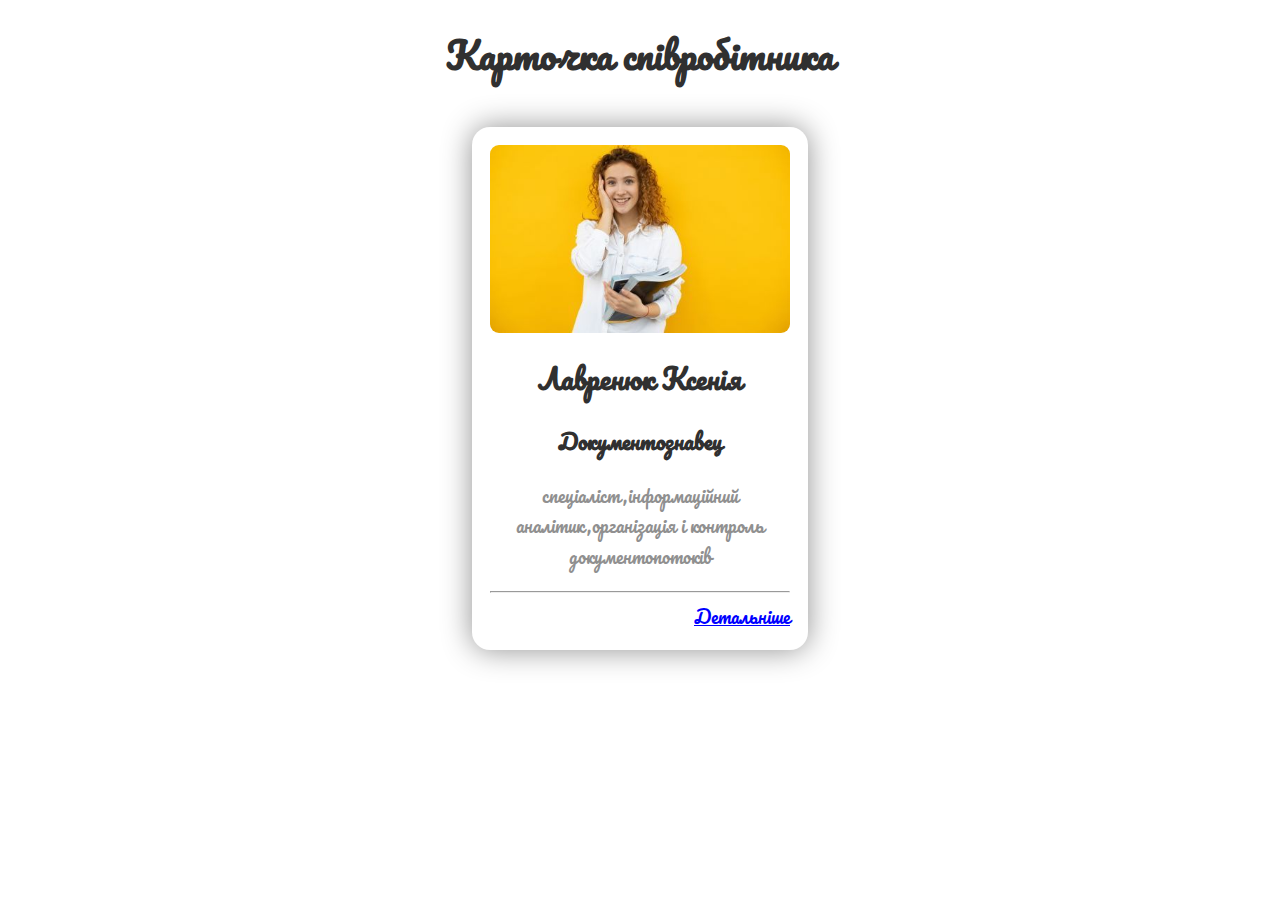
==== index.html @ cd683396 "add fonts/" ====
<!DOCTYPE html>
<html lang="uk">
<head>
    <meta charset="UTF-8">
    <meta name="viewport" content="width=device-width, initial-scale=1.0">
    <title>Карточка співробітника</title>
    <link rel="stylesheet" href="./fonts/fonts.css">
    <link rel="stylesheet" href="./css/stale.css">
</head>
<body>
    
    <h1>Карточка співробітника</h1>
        <div class="container">
    <div class="card">
<img src="./images/співробітник.jpeg" alt="фото" width="300">
<h2>Лавренюк Ксенія</h2>
<h3>Документознавец</h3>
<p>спеціаліст,інформаційний аналітик,організація і контроль документопотоків</p>
<hr>
<a href="#" class="btn">Детальніше</a>
    </div>
    </div>
</body>
</html>
---- fonts/fonts.css ----
@font-face {
    font-family: 'Pacifico';
    src: url('Pacifico-Regular.woff') format(woff);
    src: url('Pacifico-Regular.woff2') format(woff2);
}
---- css/stale.css ----
html {
    font-size: 18px;
    text-align: center;
    font-family: 'Pacifico';
    line-height: 1.7;
    font-weight: 400;
    color: #909090;
}
.card {
    max-width: 300px;
    padding: 1rem;
    border-radius: 1rem;
    margin: auto;
    box-shadow: 0 0 30px;
    
}
.container {
    display: block;
    max-width: 1110px;
    margin: auto;
    padding: 1rem;
    
}

img {
display: block;
margin-left: auto;
margin-right: auto;
border-radius: 0.5rem;
}
h1 {
    font-weight: 700;
    color: #303030;
}
h2 {
    font-weight: 700;
    color: #303030;
}
h3 {
    font-weight: 700;
    color: #303030;
}
.btn {
    display: inline-block;
    text-align: right;
    min-width: 300px;
   font-weight: 400;
   color: blue;
}
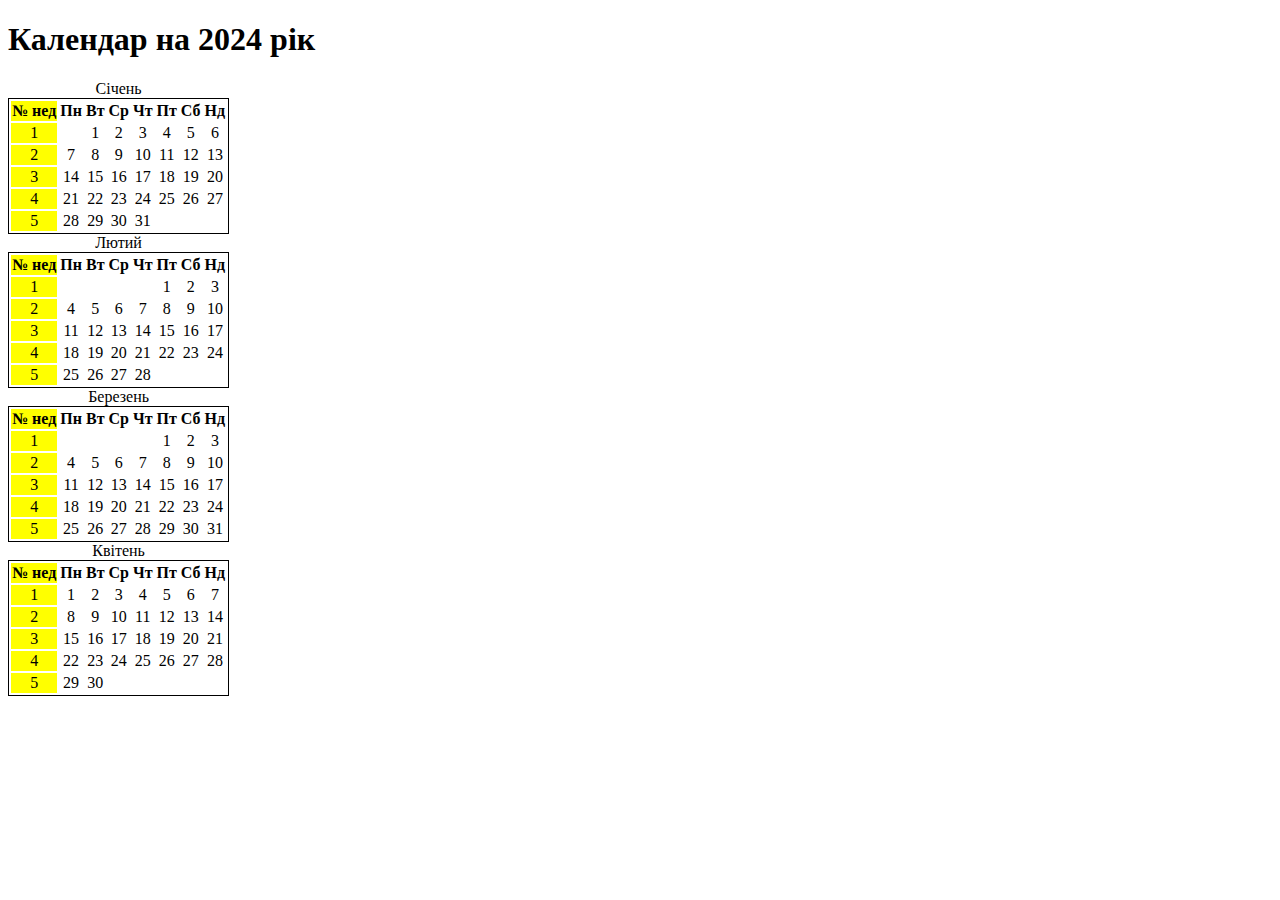
==== commit 3a6eb390: "add css/stales index.html" ====
--- a/index.html
+++ b/index.html
@@ -3,22 +3,285 @@
 <head>
     <meta charset="UTF-8">
     <meta name="viewport" content="width=device-width, initial-scale=1.0">
-    <title>Карточка співробітника</title>
-    <link rel="stylesheet" href="./fonts/fonts.css">
-    <link rel="stylesheet" href="./css/stale.css">
+    <title>Таблиця</title>
+    <link rel="stylesheet" href="./css/style.css">
 </head>
 <body>
-    
-    <h1>Карточка співробітника</h1>
-        <div class="container">
-    <div class="card">
-<img src="./images/співробітник.jpeg" alt="фото" width="300">
-<h2>Лавренюк Ксенія</h2>
-<h3>Документознавец</h3>
-<p>спеціаліст,інформаційний аналітик,організація і контроль документопотоків</p>
-<hr>
-<a href="#" class="btn">Детальніше</a>
-    </div>
-    </div>
+    <h1>Календар на 2024 рік</h1>
+    <table>
+        <caption>Січень</caption>
+        <colgroup>
+        <col class="bg-yellow">
+    </colgroup>
+    <thead>
+       <tr>
+       
+            <th>№ нед</th>
+            <th>Пн</th>
+            <th>Вт</th>
+            <th>Ср</th>
+            <th>Чт</th>
+            <th>Пт</th>
+            <th>Сб</th>
+            <th>Нд</th>
+    </tr>
+       <tr>
+       <td>1</td>
+       <td></td>
+      <td>1</td>
+      <td>2</td>
+      <td>3</td>
+      <td>4</td>
+      <td>5</td>
+      <td>6</td>
+       </tr>
+       <tr>
+        <td>2</td>
+       <td>7</td>
+      <td>8</td>
+      <td>9</td>
+      <td>10</td>
+      <td>11</td>
+      <td>12</td>
+      <td>13</td>
+       </tr>
+       <tr>
+        <td>3</td>
+       <td>14</td>
+      <td>15</td>
+      <td>16</td>
+      <td>17</td>
+      <td>18</td>
+      <td>19</td>
+      <td>20</td>
+       </tr>
+       <tr>
+        <td>4</td>
+       <td>21</td>
+      <td>22</td>
+      <td>23</td>
+      <td>24</td>
+      <td>25</td>
+      <td>26</td>
+      <td>27</td>
+       </tr>
+       <tr>
+        <td>5</td>
+       <td>28</td>
+      <td>29</td>
+      <td>30</td>
+      <td>31</td>
+      <td></td>
+      <td></td>
+      <td></td>
+       </tr>
+    </thead>
+    </table>
+    <table>
+       <caption>Лютий</caption>
+       <colgroup>
+        <col class="bg-yellow">
+    </colgroup>
+       <thead>
+       <tr>
+            <th>№ нед</th>
+            <th>Пн</th>
+            <th>Вт</th>
+            <th>Ср</th>
+            <th>Чт</th>
+            <th>Пт</th>
+            <th>Сб</th>
+            <th>Нд</th>
+       </tr>
+       <tr>
+       <td>1</td>
+       <td></td>
+      <td></td>
+      <td></td>
+      <td></td>
+      <td>1</td>
+      <td>2</td>
+      <td>3</td>
+       </tr>
+       <tr>
+        <td>2</td>
+       <td>4</td>
+      <td>5</td>
+      <td>6</td>
+      <td>7</td>
+      <td>8</td>
+      <td>9</td>
+      <td>10</td>
+       </tr>
+       <tr>
+        <td>3</td>
+       <td>11</td>
+      <td>12</td>
+      <td>13</td>
+      <td>14</td>
+      <td>15</td>
+      <td>16</td>
+      <td>17</td>
+       </tr>
+       <tr>
+        <td>4</td>
+       <td>18</td>
+      <td>19</td>
+      <td>20</td>
+      <td>21</td>
+      <td>22</td>
+      <td>23</td>
+      <td>24</td>
+       </tr>
+       <tr>
+        <td>5</td>
+       <td>25</td>
+      <td>26</td>
+      <td>27</td>
+      <td>28</td>
+      <td></td>
+      <td></td>
+      <td></td>
+       </tr>
+       </thead>
+       </table>
+       <table>
+        <thead>
+       <caption>Березень</caption>
+       <colgroup>
+        <col class="bg-yellow">
+    </colgroup>
+       <tr>
+            <th>№ нед</th>
+            <th>Пн</th>
+            <th>Вт</th>
+            <th>Ср</th>
+            <th>Чт</th>
+            <th>Пт</th>
+            <th>Сб</th>
+            <th>Нд</th>
+       </tr>
+       <tr>
+       <td>1</td>
+       <td></td>
+      <td></td>
+      <td></td>
+      <td></td>
+      <td>1</td>
+      <td>2</td>
+      <td>3</td>
+       </tr>
+       <tr>
+        <td>2</td>
+       <td>4</td>
+      <td>5</td>
+      <td>6</td>
+      <td>7</td>
+      <td>8</td>
+      <td>9</td>
+      <td>10</td>
+       </tr>
+       <tr>
+        <td>3</td>
+       <td>11</td>
+      <td>12</td>
+      <td>13</td>
+      <td>14</td>
+      <td>15</td>
+      <td>16</td>
+      <td>17</td>
+       </tr>
+       <tr>
+        <td>4</td>
+       <td>18</td>
+      <td>19</td>
+      <td>20</td>
+      <td>21</td>
+      <td>22</td>
+      <td>23</td>
+      <td>24</td>
+       </tr>
+       <tr>
+        <td>5</td>
+       <td>25</td>
+      <td>26</td>
+      <td>27</td>
+      <td>28</td>
+      <td>29</td>
+      <td>30</td>
+      <td>31</td>
+       </tr>
+        </thead>
+       </table>
+       <table>
+        <thead>
+       
+      <caption>Квітень</caption>
+      <colgroup>
+        <col class="bg-yellow">
+    </colgroup>
+      <tr>
+            <th>№ нед</th>
+            <th>Пн</th>
+            <th>Вт</th>
+            <th>Ср</th>
+            <th>Чт</th>
+            <th>Пт</th>
+            <th>Сб</th>
+            <th>Нд</th>
+       </tr>
+       <tr>
+       <td>1</td>
+       <td>1</td>
+      <td>2</td>
+      <td>3</td>
+      <td>4</td>
+      <td>5</td>
+      <td>6</td>
+      <td>7</td>
+       </tr>
+       <tr>
+        <td>2</td>
+       <td>8</td>
+      <td>9</td>
+      <td>10</td>
+      <td>11</td>
+      <td>12</td>
+      <td>13</td>
+      <td>14</td>
+       </tr>
+       <tr>
+        <td>3</td>
+       <td>15</td>
+      <td>16</td>
+      <td>17</td>
+      <td>18</td>
+      <td>19</td>
+      <td>20</td>
+      <td>21</td>
+       </tr>
+       <tr>
+        <td>4</td>
+       <td>22</td>
+      <td>23</td>
+      <td>24</td>
+      <td>25</td>
+      <td>26</td>
+      <td>27</td>
+      <td>28</td>
+       </tr>
+       <tr>
+        <td>5</td>
+       <td>29</td>
+      <td>30</td>
+      <td></td>
+      <td></td>
+      <td></td>
+      <td></td>
+      <td></td>
+       </tr>
+        </thead>
+    </table>
+
 </body>
 </html>--- a/css/style.css
+++ b/css/style.css
@@ -0,0 +1,14 @@
+table {
+border: 1px solid;
+padding: 0,25rem;
+text-align: center;
+
+
+
+
+
+}
+
+.bg-yellow {
+    background-color: yellow;
+}
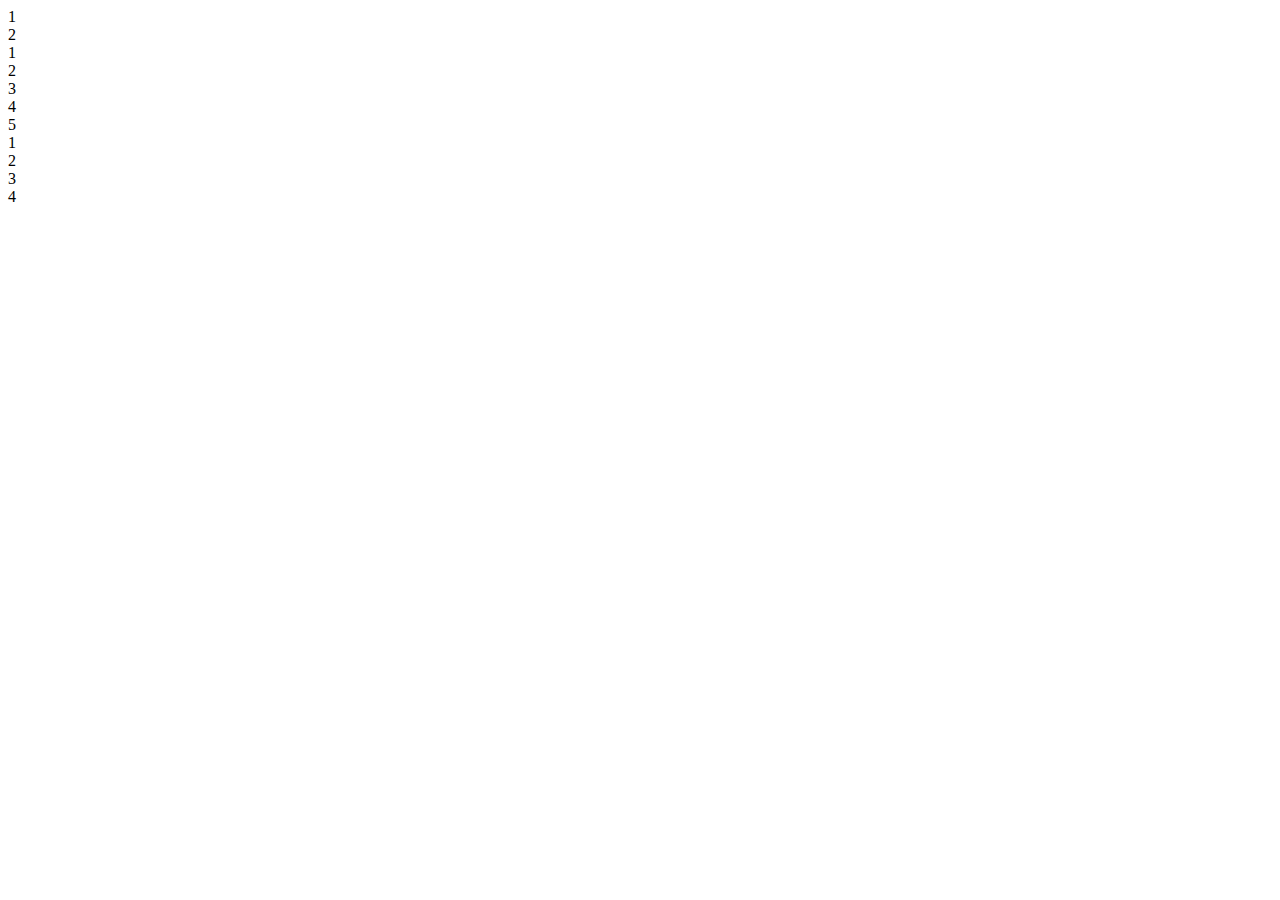
==== commit ba4a9a5a: "add css/style.css index.html" ====
--- a/index.html
+++ b/index.html
@@ -3,285 +3,39 @@
 <head>
     <meta charset="UTF-8">
     <meta name="viewport" content="width=device-width, initial-scale=1.0">
-    <title>Таблиця</title>
-    <link rel="stylesheet" href="./css/style.css">
+    <title>Флоати</title>
+    <link rel="stylesheet" href="./css/stale.css">
 </head>
 <body>
-    <h1>Календар на 2024 рік</h1>
-    <table>
-        <caption>Січень</caption>
-        <colgroup>
-        <col class="bg-yellow">
-    </colgroup>
-    <thead>
-       <tr>
-       
-            <th>№ нед</th>
-            <th>Пн</th>
-            <th>Вт</th>
-            <th>Ср</th>
-            <th>Чт</th>
-            <th>Пт</th>
-            <th>Сб</th>
-            <th>Нд</th>
-    </tr>
-       <tr>
-       <td>1</td>
-       <td></td>
-      <td>1</td>
-      <td>2</td>
-      <td>3</td>
-      <td>4</td>
-      <td>5</td>
-      <td>6</td>
-       </tr>
-       <tr>
-        <td>2</td>
-       <td>7</td>
-      <td>8</td>
-      <td>9</td>
-      <td>10</td>
-      <td>11</td>
-      <td>12</td>
-      <td>13</td>
-       </tr>
-       <tr>
-        <td>3</td>
-       <td>14</td>
-      <td>15</td>
-      <td>16</td>
-      <td>17</td>
-      <td>18</td>
-      <td>19</td>
-      <td>20</td>
-       </tr>
-       <tr>
-        <td>4</td>
-       <td>21</td>
-      <td>22</td>
-      <td>23</td>
-      <td>24</td>
-      <td>25</td>
-      <td>26</td>
-      <td>27</td>
-       </tr>
-       <tr>
-        <td>5</td>
-       <td>28</td>
-      <td>29</td>
-      <td>30</td>
-      <td>31</td>
-      <td></td>
-      <td></td>
-      <td></td>
-       </tr>
-    </thead>
-    </table>
-    <table>
-       <caption>Лютий</caption>
-       <colgroup>
-        <col class="bg-yellow">
-    </colgroup>
-       <thead>
-       <tr>
-            <th>№ нед</th>
-            <th>Пн</th>
-            <th>Вт</th>
-            <th>Ср</th>
-            <th>Чт</th>
-            <th>Пт</th>
-            <th>Сб</th>
-            <th>Нд</th>
-       </tr>
-       <tr>
-       <td>1</td>
-       <td></td>
-      <td></td>
-      <td></td>
-      <td></td>
-      <td>1</td>
-      <td>2</td>
-      <td>3</td>
-       </tr>
-       <tr>
-        <td>2</td>
-       <td>4</td>
-      <td>5</td>
-      <td>6</td>
-      <td>7</td>
-      <td>8</td>
-      <td>9</td>
-      <td>10</td>
-       </tr>
-       <tr>
-        <td>3</td>
-       <td>11</td>
-      <td>12</td>
-      <td>13</td>
-      <td>14</td>
-      <td>15</td>
-      <td>16</td>
-      <td>17</td>
-       </tr>
-       <tr>
-        <td>4</td>
-       <td>18</td>
-      <td>19</td>
-      <td>20</td>
-      <td>21</td>
-      <td>22</td>
-      <td>23</td>
-      <td>24</td>
-       </tr>
-       <tr>
-        <td>5</td>
-       <td>25</td>
-      <td>26</td>
-      <td>27</td>
-      <td>28</td>
-      <td></td>
-      <td></td>
-      <td></td>
-       </tr>
-       </thead>
-       </table>
-       <table>
-        <thead>
-       <caption>Березень</caption>
-       <colgroup>
-        <col class="bg-yellow">
-    </colgroup>
-       <tr>
-            <th>№ нед</th>
-            <th>Пн</th>
-            <th>Вт</th>
-            <th>Ср</th>
-            <th>Чт</th>
-            <th>Пт</th>
-            <th>Сб</th>
-            <th>Нд</th>
-       </tr>
-       <tr>
-       <td>1</td>
-       <td></td>
-      <td></td>
-      <td></td>
-      <td></td>
-      <td>1</td>
-      <td>2</td>
-      <td>3</td>
-       </tr>
-       <tr>
-        <td>2</td>
-       <td>4</td>
-      <td>5</td>
-      <td>6</td>
-      <td>7</td>
-      <td>8</td>
-      <td>9</td>
-      <td>10</td>
-       </tr>
-       <tr>
-        <td>3</td>
-       <td>11</td>
-      <td>12</td>
-      <td>13</td>
-      <td>14</td>
-      <td>15</td>
-      <td>16</td>
-      <td>17</td>
-       </tr>
-       <tr>
-        <td>4</td>
-       <td>18</td>
-      <td>19</td>
-      <td>20</td>
-      <td>21</td>
-      <td>22</td>
-      <td>23</td>
-      <td>24</td>
-       </tr>
-       <tr>
-        <td>5</td>
-       <td>25</td>
-      <td>26</td>
-      <td>27</td>
-      <td>28</td>
-      <td>29</td>
-      <td>30</td>
-      <td>31</td>
-       </tr>
-        </thead>
-       </table>
-       <table>
-        <thead>
-       
-      <caption>Квітень</caption>
-      <colgroup>
-        <col class="bg-yellow">
-    </colgroup>
-      <tr>
-            <th>№ нед</th>
-            <th>Пн</th>
-            <th>Вт</th>
-            <th>Ср</th>
-            <th>Чт</th>
-            <th>Пт</th>
-            <th>Сб</th>
-            <th>Нд</th>
-       </tr>
-       <tr>
-       <td>1</td>
-       <td>1</td>
-      <td>2</td>
-      <td>3</td>
-      <td>4</td>
-      <td>5</td>
-      <td>6</td>
-      <td>7</td>
-       </tr>
-       <tr>
-        <td>2</td>
-       <td>8</td>
-      <td>9</td>
-      <td>10</td>
-      <td>11</td>
-      <td>12</td>
-      <td>13</td>
-      <td>14</td>
-       </tr>
-       <tr>
-        <td>3</td>
-       <td>15</td>
-      <td>16</td>
-      <td>17</td>
-      <td>18</td>
-      <td>19</td>
-      <td>20</td>
-      <td>21</td>
-       </tr>
-       <tr>
-        <td>4</td>
-       <td>22</td>
-      <td>23</td>
-      <td>24</td>
-      <td>25</td>
-      <td>26</td>
-      <td>27</td>
-      <td>28</td>
-       </tr>
-       <tr>
-        <td>5</td>
-       <td>29</td>
-      <td>30</td>
-      <td></td>
-      <td></td>
-      <td></td>
-      <td></td>
-      <td></td>
-       </tr>
-        </thead>
-    </table>
-
+<section>
+    <div class="container">
+        <div class="wrapper">
+    <div class="square float-left">1</div>
+    <div class="square float-right">2</div>
+        </div>
+     <div class="clearfix"></div>
+        <div class="wrapper">
+    
+            <div class="square float-left">1</div>
+            <div class="float-right">
+            <div class="square small float-left">2</div>
+        
+            <div class="square small float-left">3</div>
+            
+            <div class="square small float-left">4</div>
+            <div class="square small float-left">5</div>
+            </div>
+        </div>
+        <div class="clearfix"></div>
+        <div class="wrapper">
+            <div class="square float-left">1</div>
+            <div class="square float-left">2</div>
+            <div class="float-right">
+            <div class="square float-left">3</div>
+            <div class="square float-left">4</div>
+            </div>
+        </div>
+    </div>
+    </section>
 </body>
 </html>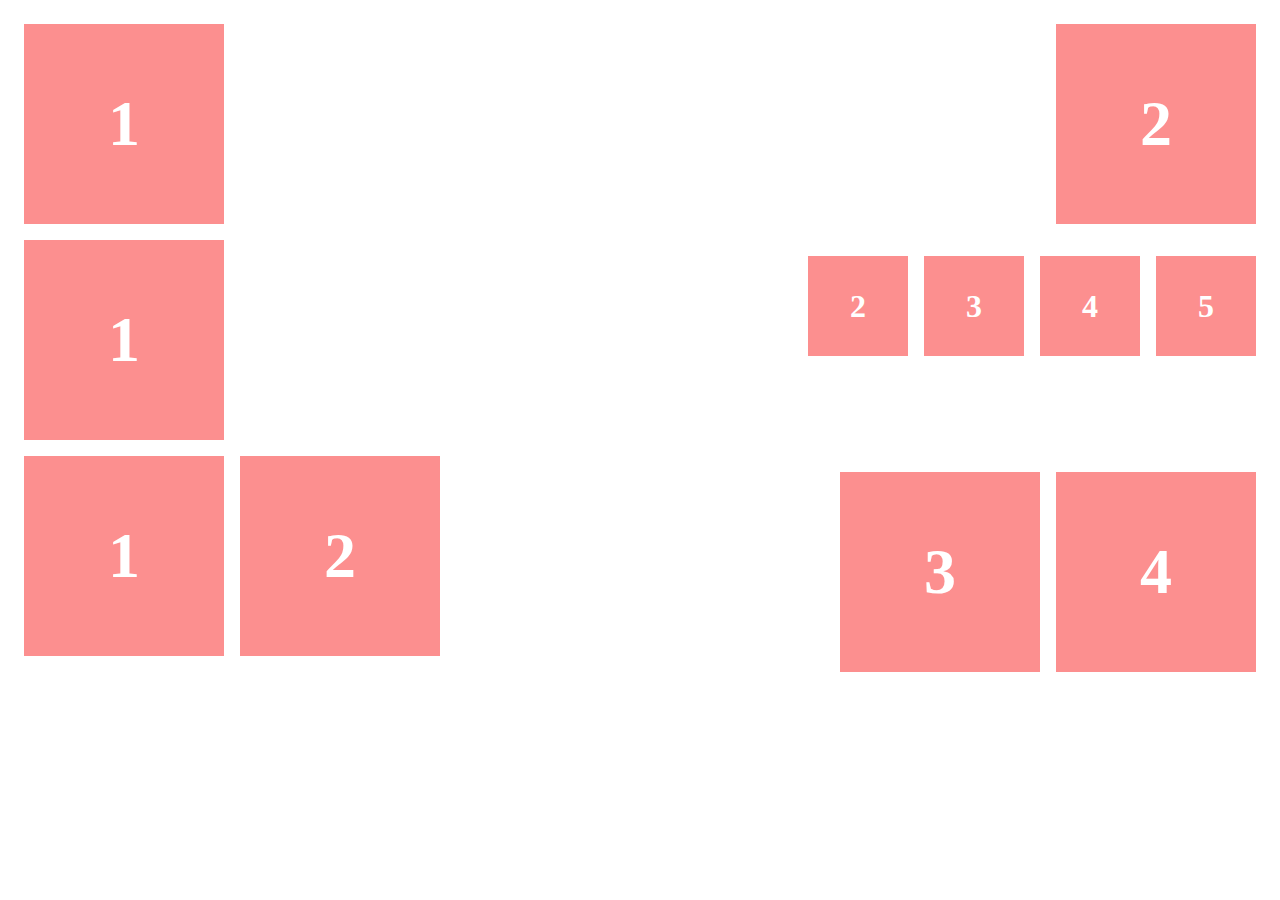
==== commit 6c358ddb: "add css/style.css index.html" ====
--- a/index.html
+++ b/index.html
@@ -4,7 +4,7 @@
     <meta charset="UTF-8">
     <meta name="viewport" content="width=device-width, initial-scale=1.0">
     <title>Флоати</title>
-    <link rel="stylesheet" href="./css/stale.css">
+    <link rel="stylesheet" href="./css/style.css">
 </head>
 <body>
 <section>
--- a/css/style.css
+++ b/css/style.css
@@ -0,0 +1,39 @@
+.square {
+    width: 200px;
+    height: 200px;
+    background: #fc8f8f;
+    color: #fff;
+    text-align: center;
+    font-size: 64px;
+    font-weight: 700;
+    line-height: 200px;
+    margin-top: 1rem;
+
+
+}
+.wrapper {
+    background: gray;
+}
+.float-left {
+    float: left;
+    margin-top: 1rem;
+    margin-left: 1rem;
+}
+.float-right {
+    float: right;
+    margin-top:  1rem;
+    margin-right: 1rem;
+
+}
+
+.clearfix {
+    clear: both;
+  
+}
+.square.small {
+    width: 100px;
+    height: 100px;
+    font-size: 32px;
+    line-height: 100px;
+    margin-right: 0,5rem;
+}
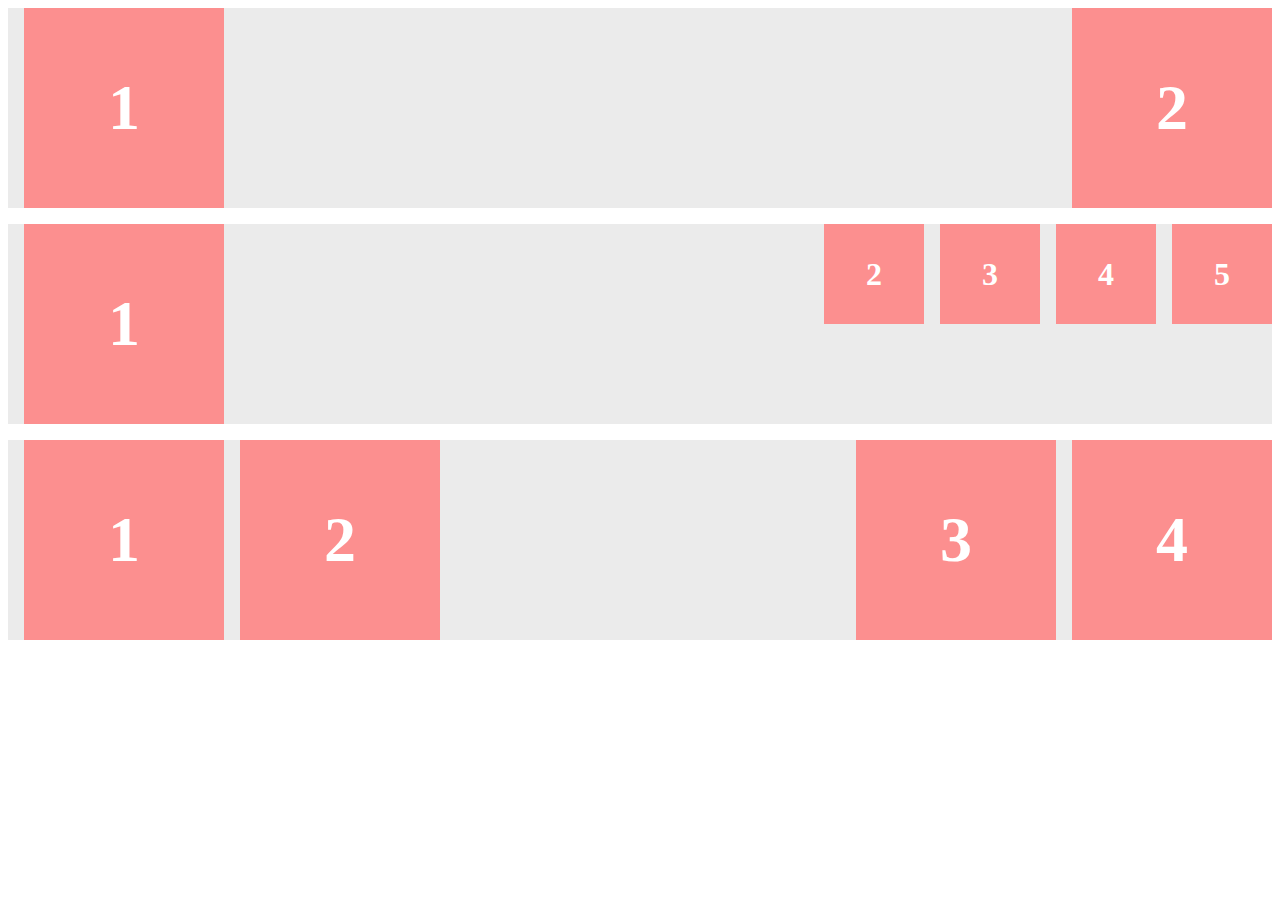
==== commit e3daaf23: "add css/style.css index.html" ====
--- a/index.html
+++ b/index.html
@@ -12,28 +12,31 @@
         <div class="wrapper">
     <div class="square float-left">1</div>
     <div class="square float-right">2</div>
+    <div class="clearfix"></div>
         </div>
-     <div class="clearfix"></div>
+
         <div class="wrapper">
     
             <div class="square float-left">1</div>
-            <div class="float-right">
+          <div class="float-right">
             <div class="square small float-left">2</div>
         
             <div class="square small float-left">3</div>
             
             <div class="square small float-left">4</div>
             <div class="square small float-left">5</div>
-            </div>
         </div>
-        <div class="clearfix"></div>
+            <div class="clearfix"></div>
+        </div>
         <div class="wrapper">
             <div class="square float-left">1</div>
+    
             <div class="square float-left">2</div>
             <div class="float-right">
             <div class="square float-left">3</div>
             <div class="square float-left">4</div>
             </div>
+            <div class="clearfix"></div>
         </div>
     </div>
     </section>
--- a/css/style.css
+++ b/css/style.css
@@ -7,33 +7,32 @@
     font-size: 64px;
     font-weight: 700;
     line-height: 200px;
-    margin-top: 1rem;
-
-
+    
+ 
 }
 .wrapper {
-    background: gray;
+    background: #ebebeb;
+    max-width: 100%;
+    margin-bottom: 1rem;
 }
 .float-left {
     float: left;
-    margin-top: 1rem;
-    margin-left: 1rem;
+margin-left: 1rem;
+
+   
 }
 .float-right {
     float: right;
-    margin-top:  1rem;
-    margin-right: 1rem;
-
+       
 }
 
 .clearfix {
     clear: both;
-  
+   
 }
 .square.small {
     width: 100px;
     height: 100px;
     font-size: 32px;
-    line-height: 100px;
-    margin-right: 0,5rem;
+    line-height: 100px; 
 }
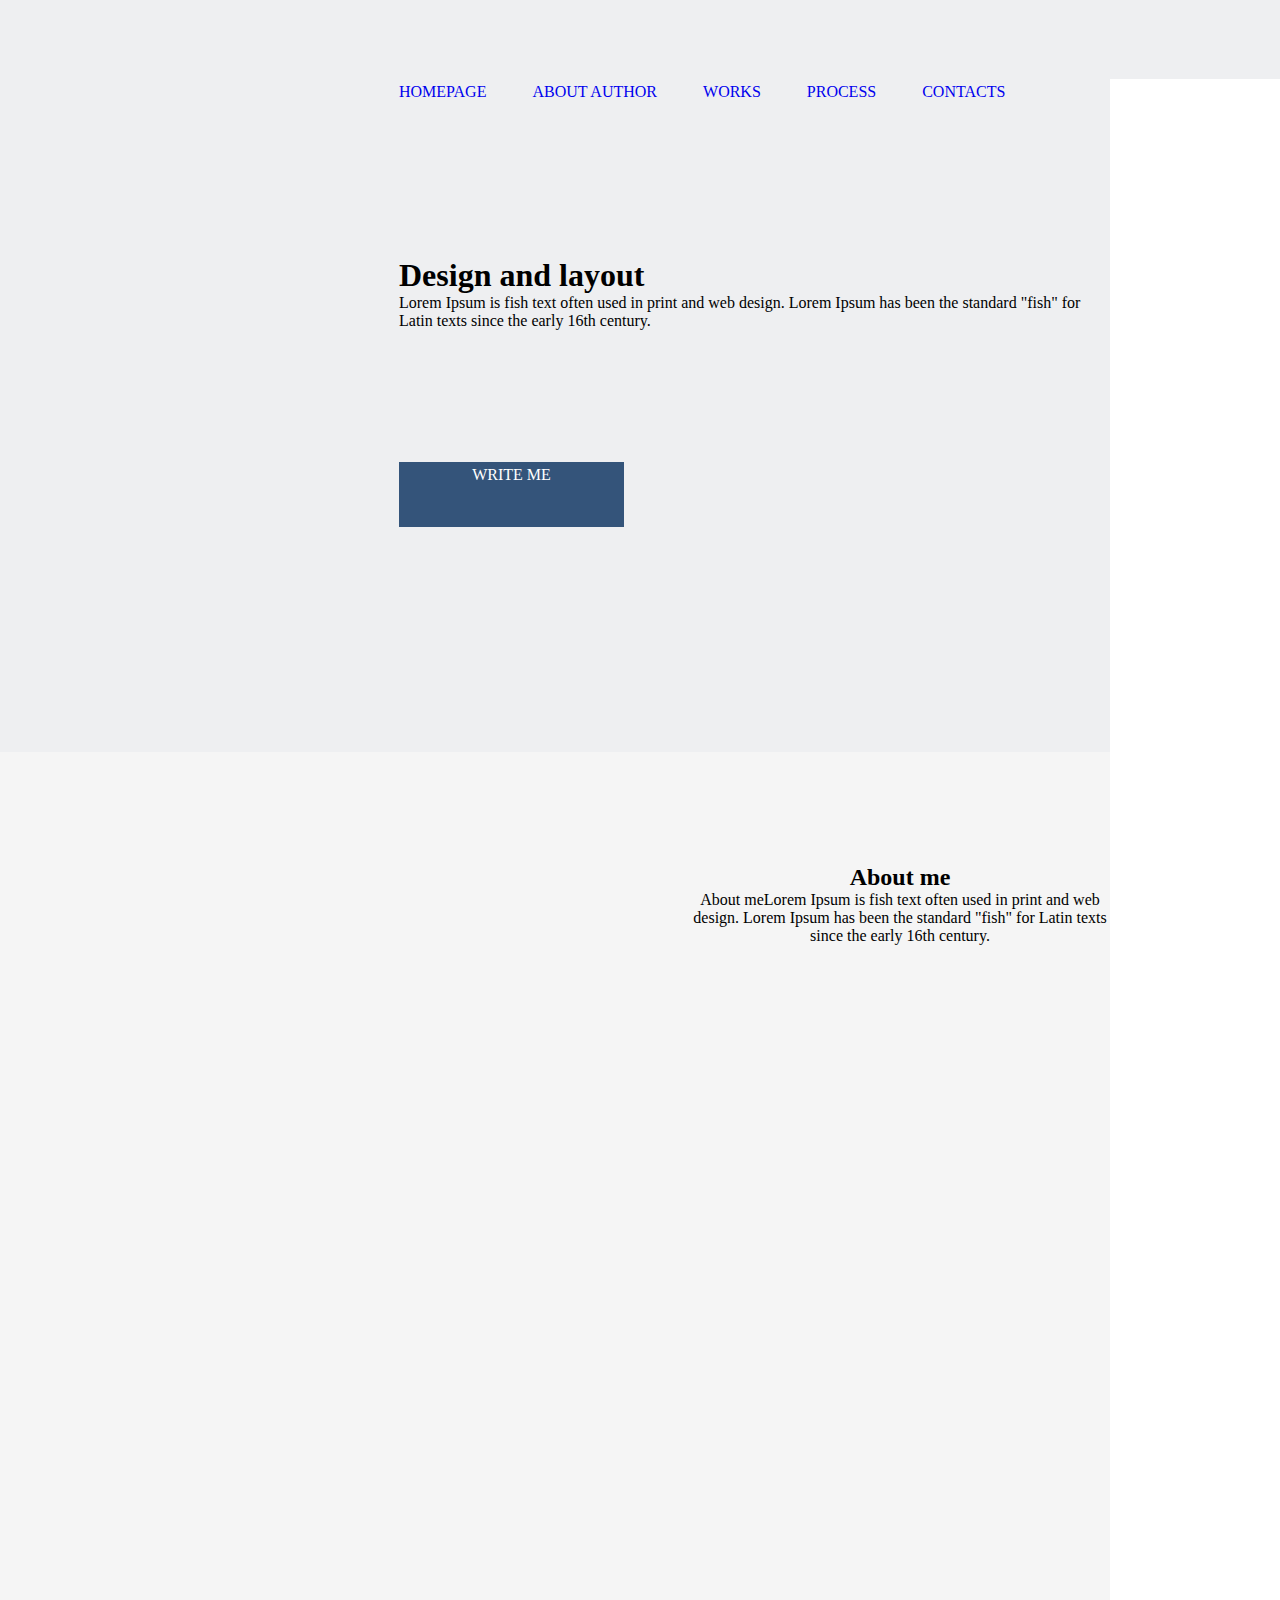
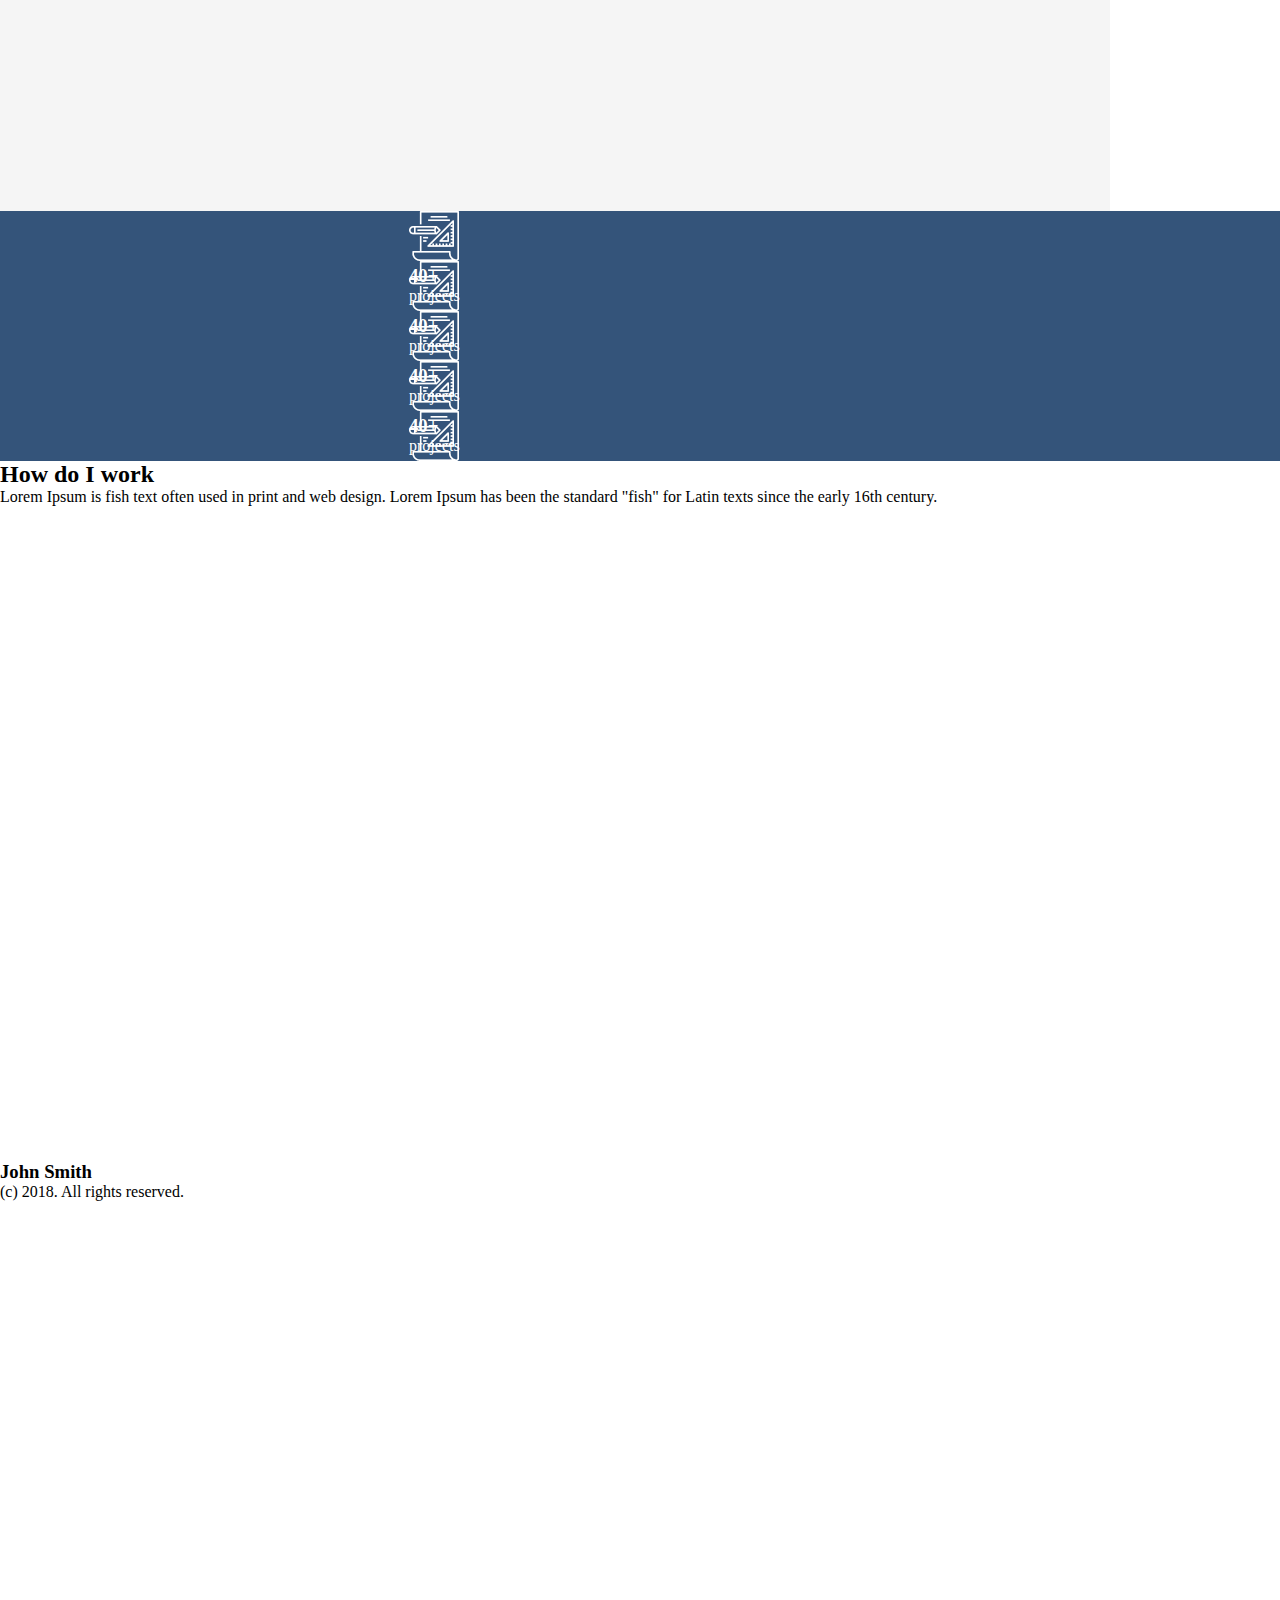
==== commit c9d88d9b: "deleted:    css/stale.css         new file:   css/style.css         new file:   fonts/Roboto-Regular" ====
--- a/index.html
+++ b/index.html
@@ -3,42 +3,84 @@
 <head>
     <meta charset="UTF-8">
     <meta name="viewport" content="width=device-width, initial-scale=1.0">
-    <title>Флоати</title>
+    <title>Перший макет</title>
     <link rel="stylesheet" href="./css/style.css">
+    <link rel="stylesheet" href="./fonts/fonts.css">
 </head>
 <body>
-<section>
+   
+    <header class="header">
+        <div class="container">
+        <nav>
+            <a href="#" class="nav-link">HOMEPAGE</a>
+            <a href="#" class="nav-link">ABOUT AUTHOR</a>
+            <a href="#" class="nav-link">WORKS</a>
+            <a href="#" class="nav-link">PROCESS</a>
+            <a href="#" class="nav-link">CONTACTS</a>
+        </nav>   
+        </div>
+    </header>
+    <section class="menu">
     <div class="container">
-        <div class="wrapper">
-    <div class="square float-left">1</div>
-    <div class="square float-right">2</div>
-    <div class="clearfix"></div>
+    <h1>Design and layout</h1>
+    <p>Lorem Ipsum is fish text often used in print and web design. Lorem Ipsum has been the standard "fish" for Latin texts since the early 16th century.</p>
+    <div class="wrapper">
+    <a href="#" class="btn">WRITE ME</a>
+    </div>      
+    </div>
+</section>
+    <section class="about">
+        <div class="container">
+<h2>About me</h2>
+<p>About meLorem Ipsum is fish text often used in print and web design. Lorem Ipsum has been the standard "fish" for Latin texts since the early 16th century.</p>
         </div>
+    </section>
+    <section class="numbers">
+<div class="container">
+    <div class="card">
+        <img src="./images/project.png" alt="numbers">
+        <h3>40+</h3>
+        <p>projects</p>
+    </div>
+    <div class="card">
+        <img src="./images/project.png" alt="numbers">
+        <h3>40+</h3>
+        <p>projects</p>
+    </div>
+    <div class="card">
+        <img src="./images/project.png" alt="numbers">
+        <h3>40+</h3>
+        <p>projects</p>
+    </div>
+    <div class="card">
+        <img src="./images/project.png" alt="numbers">
+        <h3>40+</h3>
+        <p>projects</p>
+    </div>
+    <div class="card">
+        <img src="./images/project.png" alt="numbers">
+        <h3>40+</h3>
+        <p>projects</p>
+    </div>
+    <div class="card">
+        <img src="./images/project.png" alt="numbers">
+        <h3>40+</h3>
+        <p>projects</p>
+    </div>
+</div>
+    </section>
+    <section>
+        <div class="container">
+            <h2>How do I work</h2>
+            <p>Lorem Ipsum is fish text often used in print and web design. Lorem Ipsum has been the standard "fish" for Latin texts since the early 16th century.</p>
+        </div>
+    </section>
+    <footer class="footer">
+        <div class="container">
+            <h3>John Smith</h3>
+            <p>(c) 2018. All rights reserved.</p>
 
-        <div class="wrapper">
-    
-            <div class="square float-left">1</div>
-          <div class="float-right">
-            <div class="square small float-left">2</div>
-        
-            <div class="square small float-left">3</div>
-            
-            <div class="square small float-left">4</div>
-            <div class="square small float-left">5</div>
         </div>
-            <div class="clearfix"></div>
-        </div>
-        <div class="wrapper">
-            <div class="square float-left">1</div>
-    
-            <div class="square float-left">2</div>
-            <div class="float-right">
-            <div class="square float-left">3</div>
-            <div class="square float-left">4</div>
-            </div>
-            <div class="clearfix"></div>
-        </div>
-    </div>
-    </section>
+    </footer>
 </body>
 </html>--- a/css/style.css
+++ b/css/style.css
@@ -1,38 +1,105 @@
-.square {
-    width: 200px;
-    height: 200px;
-    background: #fc8f8f;
-    color: #fff;
-    text-align: center;
-    font-size: 64px;
-    font-weight: 700;
-    line-height: 200px;
-    
- 
+* {
+    margin: 0;
+    padding: 0;
+    box-sizing: border-box;
+}
+a {
+    text-decoration: none;
+}
+
+.container {
+max-width: 1110px;
+height: 700px;
+}
+
+.header  {
+     background-color: #EEEFF1;
+    padding-top: 79px;
+    padding-left: 399px;
+   height: 27px;
+}
+.nav-link:hover svg path {
+fill: var(--#34547A);
+}
+.nav-link {
+ font-family:'Roboto';
+ font-size: 16px;
+ line-height: 26.25px;
+ font-weight: 400;  
+}
+.nav-link + .nav-link {
+    margin-left: 42px;
+}
+.menu {
+ background-color: #EEEFF1;
+height: 673px;
+width: 1110px;
+ padding-top: 178px;
+  padding-left: 399px;
+  padding-bottom: 206px;
+}
+.h1 {
+    font-family: 'Roboto';
+    font-size: 48px;
+    font-weight: 500;
+    line-height: 78.75px;
+}
+.p {
+   font-family: 'Roboto';
+   font-size: 16px;
+   font-weight: 400;
+   line-height: 26.25px;
+   margin: auto;
+  
+   height: 67px;
+   color: #727272;
+   padding-left: 400px;
+   padding-top: 105px;
+   
 }
 .wrapper {
-    background: #ebebeb;
-    max-width: 100%;
-    margin-bottom: 1rem;
+    background-color: #34547A;
+    width: 225px;
+    text-align: center;
+    height: 65px;
+    margin-top: 132px;
 }
-.float-left {
-    float: left;
-margin-left: 1rem;
-
-   
+.btn {
+    color: #FFFFFF;
+    font-family: 'Roboto';
+font-weight: 400;
+line-height: 26.25px;
+font-size: 16px;
 }
-.float-right {
-    float: right;
-       
+.about {
+    width: 1110px;
+    background-color: whitesmoke;
+    padding-top: 112px;
+    padding-left: 690px;
+    text-align: center;
+    padding-bottom: 247px;
+  
+}
+.h2 {
+    font-family: 'Roboto';
+    font-size: 32px;
+    font-weight: 500;
+    line-height: 37.5px;
+    text-align: center;
+    color: black;
+    height: 30px;
+    width: 403px;
 }
 
-.clearfix {
-    clear: both;
+.numbers {
    
+    height: 250px;
+   
+    background-color: #34547A;
 }
-.square.small {
-    width: 100px;
-    height: 100px;
-    font-size: 32px;
-    line-height: 100px; 
-}
+.card {
+   color: #FFFFFF;
+    height: 50px;
+    width: 50px;
+    padding-left: 409px;
+}--- a/fonts/fonts.css
+++ b/fonts/fonts.css
@@ -0,0 +1,7 @@
+font-face {
+    font-family: 'Roboto';
+    src: url('Roboto-Regular.woff') format(woff);
+    src: url('Roboto-Regular.woff2') format(woff2);
+}
+
+
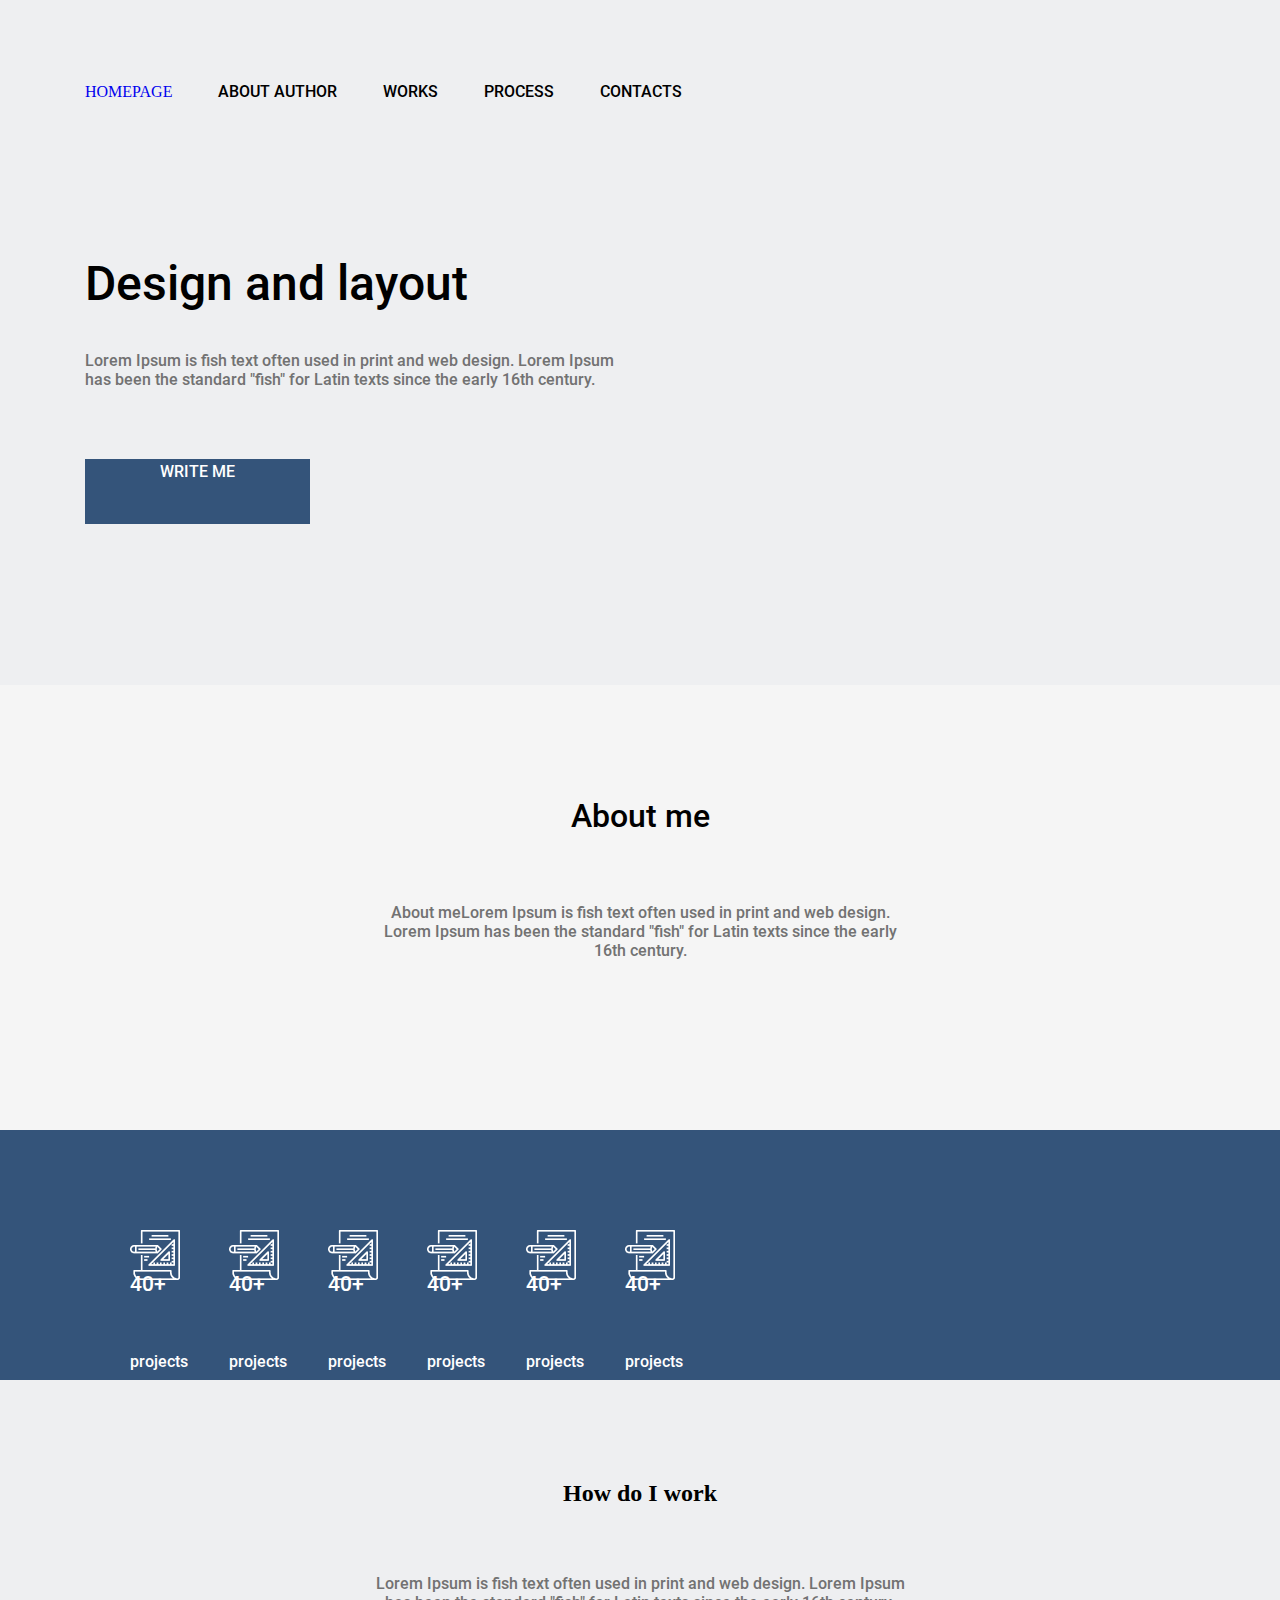
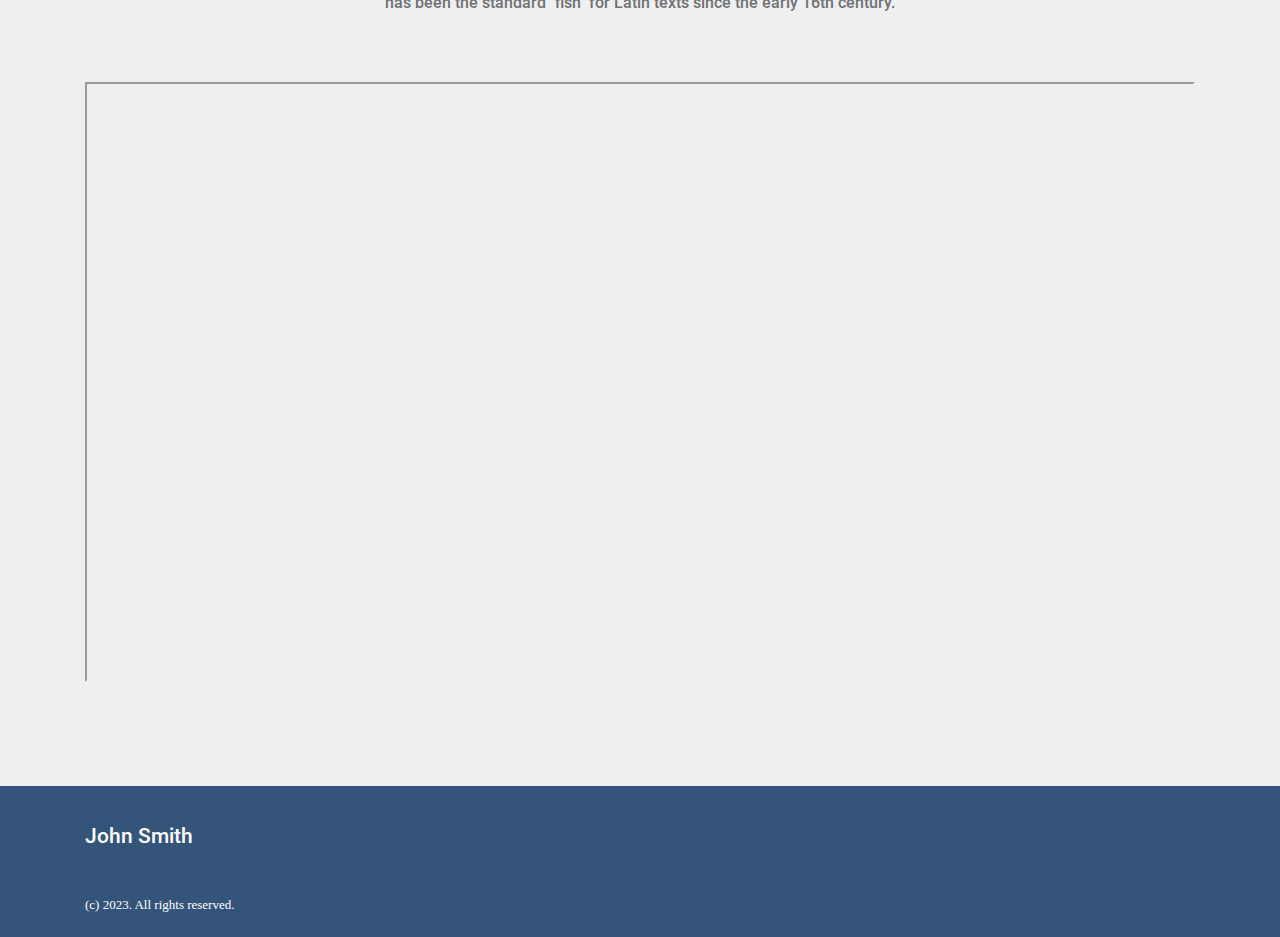
==== commit ba2abe0c: "modified:   css/style.css         new file:   fonts/Roboto-Medium.woff         new file:   fonts/Rob" ====
--- a/index.html
+++ b/index.html
@@ -11,8 +11,10 @@
    
     <header class="header">
         <div class="container">
-        <nav>
-            <a href="#" class="nav-link">HOMEPAGE</a>
+            <nav>
+        <a href="#" class="logo">
+            <span class="color">HOMEPAGE</span>
+        </a>
             <a href="#" class="nav-link">ABOUT AUTHOR</a>
             <a href="#" class="nav-link">WORKS</a>
             <a href="#" class="nav-link">PROCESS</a>
@@ -22,64 +24,70 @@
     </header>
     <section class="menu">
     <div class="container">
-    <h1>Design and layout</h1>
-    <p>Lorem Ipsum is fish text often used in print and web design. Lorem Ipsum has been the standard "fish" for Latin texts since the early 16th century.</p>
+    <h1 class="main">Design and layout</h1>
+    <p class="description">Lorem Ipsum is fish text often used in print and web design. Lorem Ipsum has been the standard "fish" for Latin texts since the early 16th century.</p>
     <div class="wrapper">
+        <nav>
     <a href="#" class="btn">WRITE ME</a>
+        </nav>
     </div>      
     </div>
 </section>
     <section class="about">
         <div class="container">
-<h2>About me</h2>
-<p>About meLorem Ipsum is fish text often used in print and web design. Lorem Ipsum has been the standard "fish" for Latin texts since the early 16th century.</p>
+<h2 class="h2">About me</h2>
+<p class="description">About meLorem Ipsum is fish text often used in print and web design. Lorem Ipsum has been the standard "fish" for Latin texts since the early 16th century.</p>
         </div>
     </section>
     <section class="numbers">
+        
 <div class="container">
     <div class="card">
         <img src="./images/project.png" alt="numbers">
-        <h3>40+</h3>
-        <p>projects</p>
+        <h3 class="h3">40+</h3>
+        <p class="description">projects</p>
     </div>
     <div class="card">
         <img src="./images/project.png" alt="numbers">
-        <h3>40+</h3>
-        <p>projects</p>
+        <h3 class="h3">40+</h3>
+        <p class="description">projects</p>
     </div>
     <div class="card">
         <img src="./images/project.png" alt="numbers">
-        <h3>40+</h3>
-        <p>projects</p>
+        <h3 class="h3">40+</h3>
+        <p class="description">projects</p>
     </div>
     <div class="card">
         <img src="./images/project.png" alt="numbers">
-        <h3>40+</h3>
-        <p>projects</p>
+        <h3 class="h3">40+</h3>
+        <p class="description">projects</p>
     </div>
     <div class="card">
         <img src="./images/project.png" alt="numbers">
-        <h3>40+</h3>
-        <p>projects</p>
+        <h3 class="h3">40+</h3>
+        <p class="description">projects</p>
     </div>
     <div class="card">
         <img src="./images/project.png" alt="numbers">
-        <h3>40+</h3>
-        <p>projects</p>
+        <h3 class="h3">40+</h3>
+        <p class="description">projects</p>
     </div>
 </div>
     </section>
-    <section>
+    <section class="video-title">
         <div class="container">
             <h2>How do I work</h2>
-            <p>Lorem Ipsum is fish text often used in print and web design. Lorem Ipsum has been the standard "fish" for Latin texts since the early 16th century.</p>
+            <p class="description">Lorem Ipsum is fish text often used in print and web design. Lorem Ipsum has been the standard "fish" for Latin texts since the early 16th century.</p>
+     <div class="video">
+        <iframe width="1110" height="600" src="https://www.youtube.com/embed/N7kgrYgDKRs?si=V_952WVXEJwKypxD" framerometer; autoplay; clipboard-write; encrypted-media; gyroscope; picture-in-picture;></iframe>
+        </div>
         </div>
     </section>
     <footer class="footer">
         <div class="container">
-            <h3>John Smith</h3>
-            <p>(c) 2018. All rights reserved.</p>
-
+            <h3 class="h3">John Smith</h3>
+            <p class="description">(c) 2023. All rights reserved.</p>
+    
         </div>
     </footer>
 </body>
--- a/css/style.css
+++ b/css/style.css
@@ -6,100 +6,145 @@
 a {
     text-decoration: none;
 }
-
 .container {
 max-width: 1110px;
-height: 700px;
+max-width: calc(1110px + 2rem);
+padding-left: 1rem;
+padding-right: 1rem;
+margin-left: auto;
+margin-right: auto;
 }
-
 .header  {
      background-color: #EEEFF1;
-    padding-top: 79px;
-    padding-left: 399px;
-   height: 27px;
+    padding-top: 79px;  
 }
-.nav-link:hover svg path {
+.logo .color:hover svg path {
 fill: var(--#34547A);
 }
 .nav-link {
  font-family:'Roboto';
  font-size: 16px;
- line-height: 26.25px;
- font-weight: 400;  
+ line-height: 1.6;  
+ color: black;
+ margin-left: 42px;
 }
-.nav-link + .nav-link {
+ .nav-link + .nav-link {
     margin-left: 42px;
 }
 .menu {
  background-color: #EEEFF1;
-height: 673px;
-width: 1110px;
  padding-top: 178px;
-  padding-left: 399px;
-  padding-bottom: 206px;
+ padding-bottom: 141px; 
 }
-.h1 {
+.main {
     font-family: 'Roboto';
     font-size: 48px;
+    line-height: 1.6px;
     font-weight: 500;
-    line-height: 78.75px;
 }
-.p {
+.description {
    font-family: 'Roboto';
+   line-height: 1,6;
    font-size: 16px;
    font-weight: 400;
-   line-height: 26.25px;
-   margin: auto;
-  
-   height: 67px;
    color: #727272;
-   padding-left: 400px;
-   padding-top: 105px;
-   
+   margin-top: 67px;
+   margin-bottom: 70px;
+   max-width: 540px;
 }
 .wrapper {
     background-color: #34547A;
-    width: 225px;
+    max-width: 225px;
     text-align: center;
-    height: 65px;
-    margin-top: 132px;
+    height: 65px; 
+    margin-bottom: 20px;
 }
 .btn {
     color: #FFFFFF;
     font-family: 'Roboto';
+line-height: 1.6;
 font-weight: 400;
-line-height: 26.25px;
-font-size: 16px;
+
 }
 .about {
-    width: 1110px;
     background-color: whitesmoke;
     padding-top: 112px;
-    padding-left: 690px;
+    padding-bottom: 100px;
     text-align: center;
-    padding-bottom: 247px;
-  
+}
+.about .description {
+    
+    margin-left: auto;
+    margin-right: auto;
 }
 .h2 {
     font-family: 'Roboto';
-    font-size: 32px;
     font-weight: 500;
-    line-height: 37.5px;
-    text-align: center;
-    color: black;
-    height: 30px;
-    width: 403px;
+    line-height: 1.2;
+    font-size: 32px;  
 }
 
 .numbers {
-   
-    height: 250px;
-   
     background-color: #34547A;
+  height: 250px;
+
 }
 .card {
    color: #FFFFFF;
     height: 50px;
-    width: 50px;
-    padding-left: 409px;
+    max-width: 50px;
+    padding-top: 100px;
+    padding-bottom: 100px;
+    display: inline-block;
+    margin-left: 45px;
+  
+}
+
+.h3 {
+    color: #FFFFFF;
+    font-family: 'Roboto';
+    font-weight: 500;
+    font-size: 21px;
+    line-height: 1.2px;  
+    
+  
+}
+.card .description {
+    font-family: 'Roboto';
+    color: #FFFFFF;
+    line-height: 1,6;
+    font-size: 16px;
+    font-weight: 400;
+}
+.video-title {
+    background-color: #EEEFF1;
+    padding-top: 100px;
+    padding-bottom: 100px;
+    text-align: center;
+}
+.video-title .description {
+    margin-left: auto;
+    margin-right: auto;
+} 
+
+.footer {
+    background-color: #34547A;
+    height: 151px;
+}
+.footer .h3 {
+    padding-top: 50px;
+    color: #FFFFFF;
+    font-family: 'Roboto';
+    font-weight: 500;
+    font-size: 21px;
+    line-height: 1.2px;  
+}
+.footer .description {
+    color: #FFFFFF;
+    height: 12px;
+    font-family: 'Robobto';
+    font-size: 13px;
+    font-weight: 400;
+    line-height: 1.6px;
+  
 }--- a/fonts/fonts.css
+++ b/fonts/fonts.css
@@ -1,7 +1,7 @@
-font-face {
+@font-face {
     font-family: 'Roboto';
-    src: url('Roboto-Regular.woff') format(woff);
-    src: url('Roboto-Regular.woff2') format(woff2);
+    src: url('Roboto-Medium.woff') format(woff);
+    src: url('Roboto-Medium.woff2') format(woff2);
 }
 
 
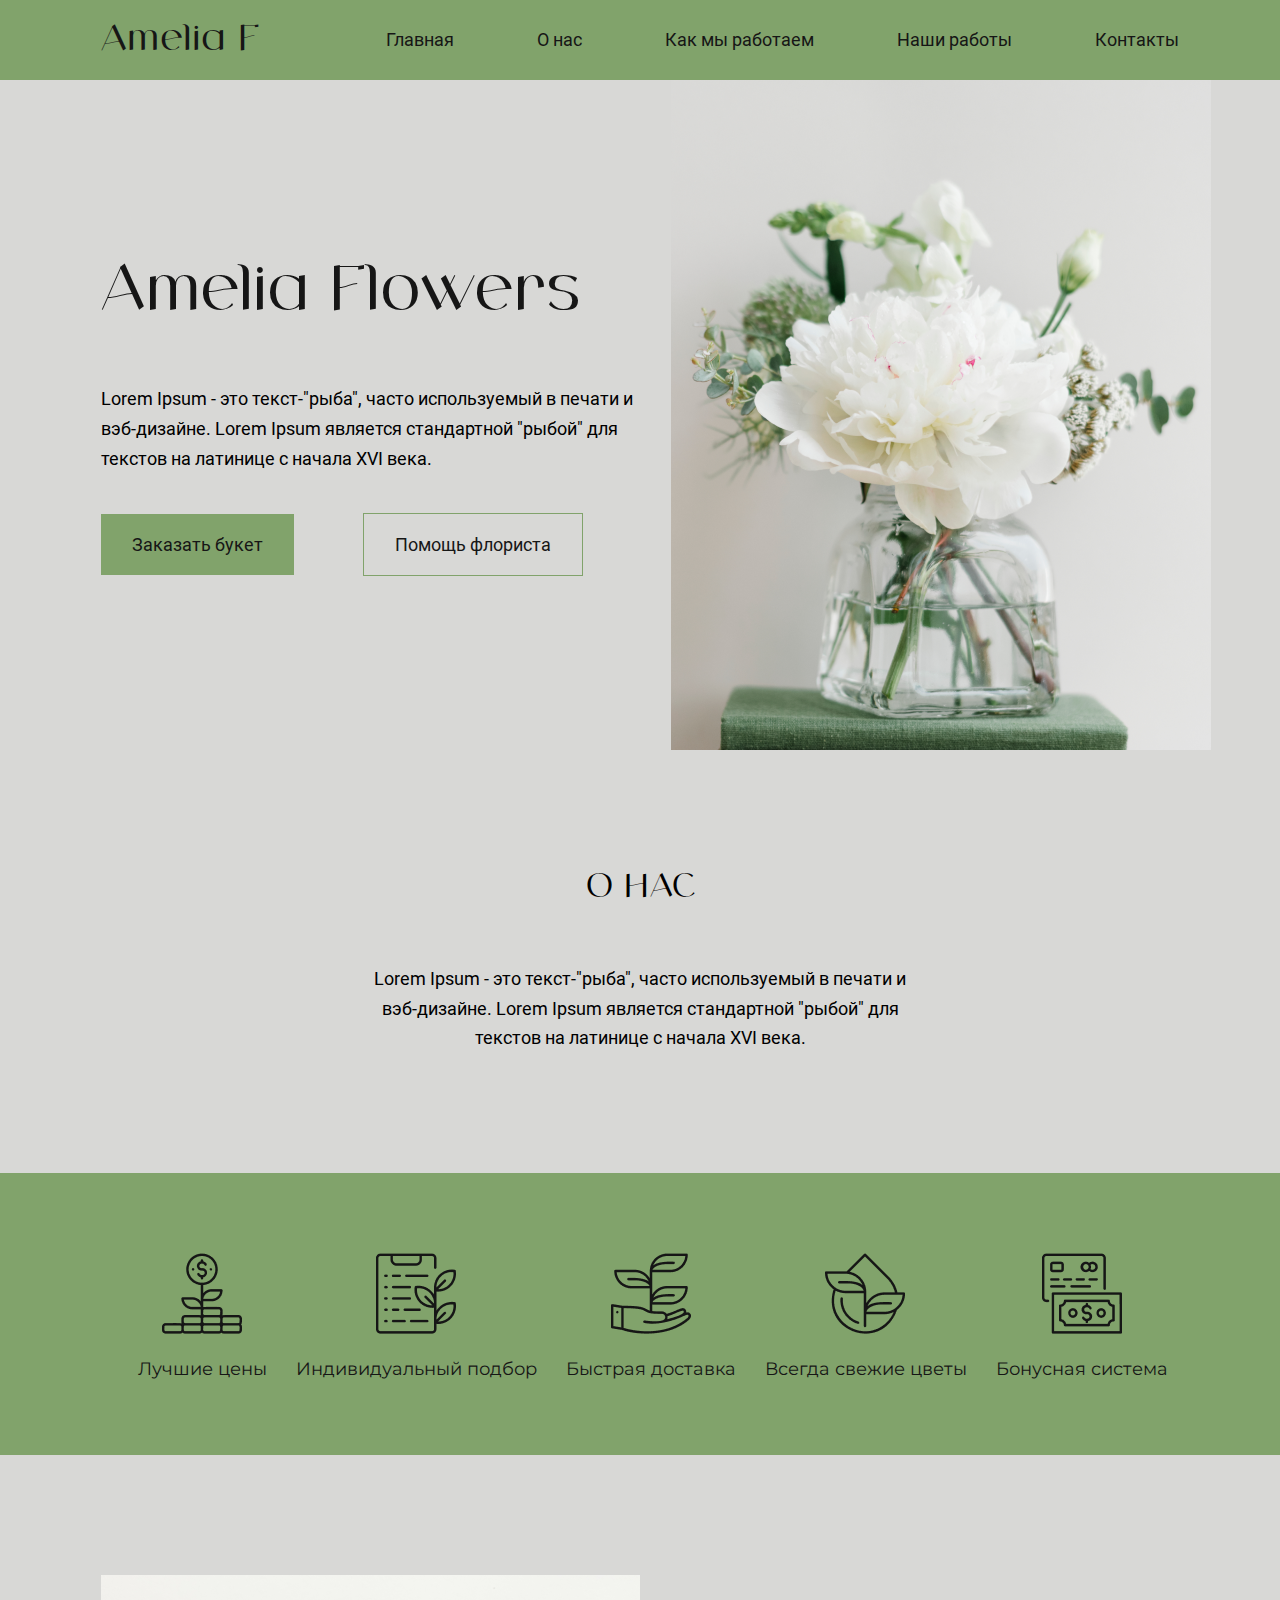
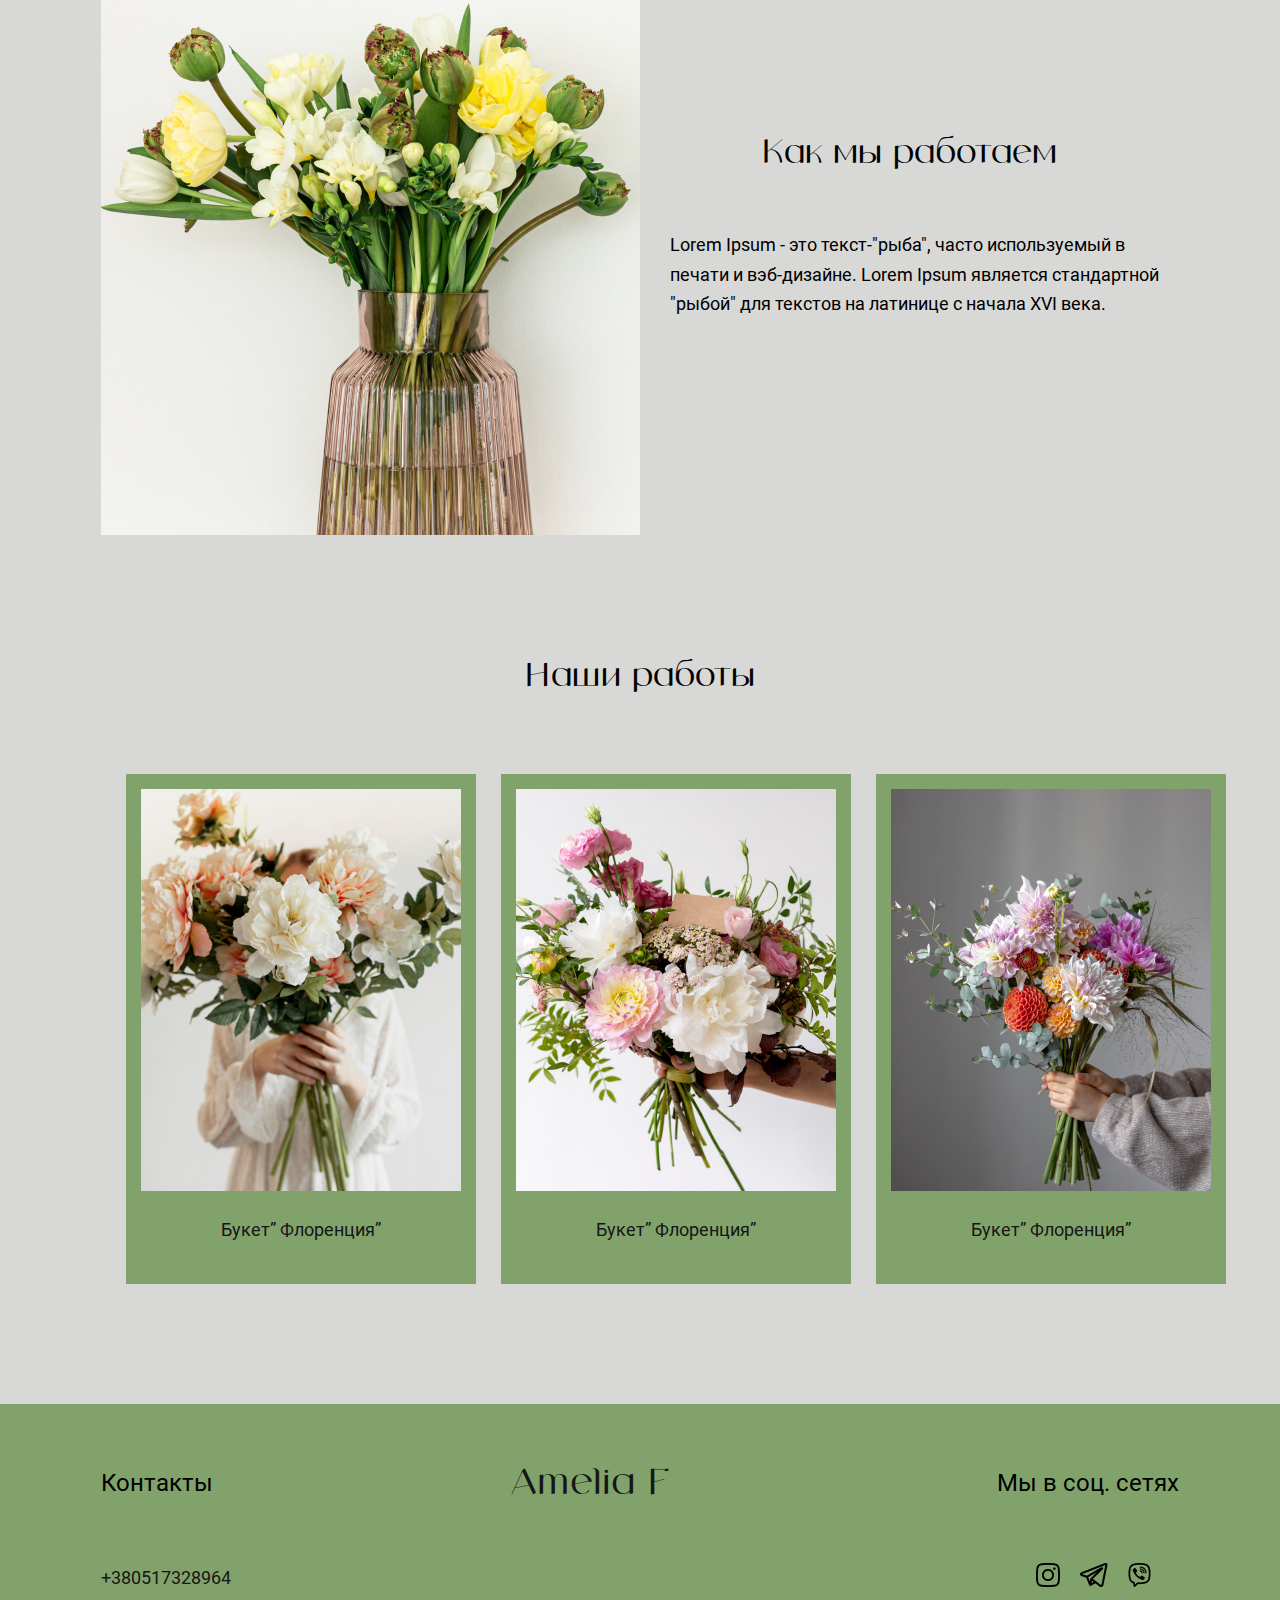
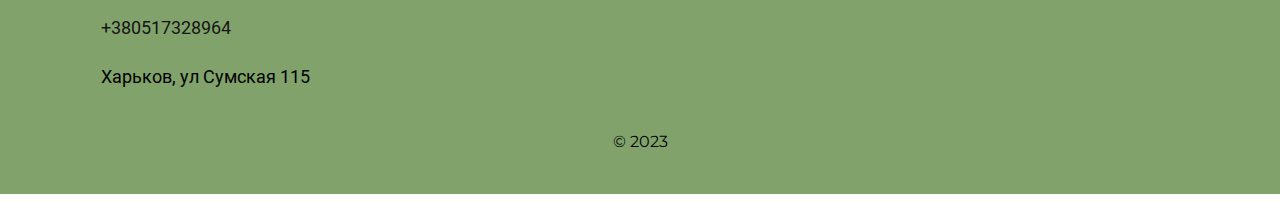
==== commit 677ee90d: "add file  css/style.css         fonts/         images/" ====
--- a/index.html
+++ b/index.html
@@ -3,92 +3,130 @@
 <head>
     <meta charset="UTF-8">
     <meta name="viewport" content="width=device-width, initial-scale=1.0">
-    <title>Перший макет</title>
+    <title>Сторінка</title>
     <link rel="stylesheet" href="./css/style.css">
     <link rel="stylesheet" href="./fonts/fonts.css">
 </head>
 <body>
-   
     <header class="header">
         <div class="container">
-            <nav>
-        <a href="#" class="logo">
-            <span class="color">HOMEPAGE</span>
-        </a>
-            <a href="#" class="nav-link">ABOUT AUTHOR</a>
-            <a href="#" class="nav-link">WORKS</a>
-            <a href="#" class="nav-link">PROCESS</a>
-            <a href="#" class="nav-link">CONTACTS</a>
-        </nav>   
-        </div>
+            <a href="#" class="logo">
+                Amelia F
+            </a>
+            <nav class="nav">
+            
+             <a href="#" class="nav-link">Главная</a>
+            <a href="#" class="nav-link">О нас</a>
+            <a href="#" class="nav-link">Как мы работаем</a>
+             <a href="#" class="nav-link">Наши работы</a>
+             <a href="#" class="nav-link">Контакты</a>
+    
+            </nav>
+            </div>
     </header>
-    <section class="menu">
+<section class="first-section">
     <div class="container">
-    <h1 class="main">Design and layout</h1>
-    <p class="description">Lorem Ipsum is fish text often used in print and web design. Lorem Ipsum has been the standard "fish" for Latin texts since the early 16th century.</p>
-    <div class="wrapper">
-        <nav>
-    <a href="#" class="btn">WRITE ME</a>
-        </nav>
-    </div>      
+        <div class="wrapper">
+<h1 class="main">Amelia Flowers</h1>
+
+<p class="description">Lorem Ipsum - это текст-"рыба", часто используемый в печати и вэб-дизайне. Lorem Ipsum является стандартной "рыбой" для текстов на латинице с начала XVI века.</p>
+    
+<a href="#" class="btn-1">Заказать букет</a>
+    <a href="#" class="btn-2">Помощь флориста</a>
+
+</div>
+ <div class="img-wrapper">
+    <img class="img" src="./images/квіти.png" alt="квіти">
+</div>
     </div>
 </section>
-    <section class="about">
-        <div class="container">
-<h2 class="h2">About me</h2>
-<p class="description">About meLorem Ipsum is fish text often used in print and web design. Lorem Ipsum has been the standard "fish" for Latin texts since the early 16th century.</p>
+<section class="about">
+    <div class="container">
+    <h2 class="h2">О НАС</h2>
+    <p class="description">Lorem Ipsum - это текст-"рыба", часто используемый в печати и вэб-дизайне. Lorem Ipsum является стандартной "рыбой" для текстов на латинице с начала XVI века.</p>
+    </div>
+</section>
+<section class="advantages">
+    <div class="container">
+        <div class="card">
+<img src="./images/Layer 2.png" alt="квіти">
+<h3 class="h3">Лучшие цены</h3>
         </div>
-    </section>
-    <section class="numbers">
-        
-<div class="container">
     <div class="card">
-        <img src="./images/project.png" alt="numbers">
-        <h3 class="h3">40+</h3>
-        <p class="description">projects</p>
+        <img src="./images/Layer 1.png" alt="квіти">
+<h3 class="h3">Индивидуальный подбор</h3>
     </div>
     <div class="card">
-        <img src="./images/project.png" alt="numbers">
-        <h3 class="h3">40+</h3>
-        <p class="description">projects</p>
+        <img src="./images/ecology.png" alt="квіти">
+<h3 class="h3">Быстрая доставка</h3>
     </div>
     <div class="card">
-        <img src="./images/project.png" alt="numbers">
-        <h3 class="h3">40+</h3>
-        <p class="description">projects</p>
+        <img src="./images/natural life.png" alt="квіти">
+<h3 class="h3">Всегда свежие цветы</h3>
     </div>
     <div class="card">
-        <img src="./images/project.png" alt="numbers">
-        <h3 class="h3">40+</h3>
-        <p class="description">projects</p>
+        <img src="./images/payment.png" alt="квіти">
+<h3 class="h3">Бонусная система</h3>
     </div>
-    <div class="card">
-        <img src="./images/project.png" alt="numbers">
-        <h3 class="h3">40+</h3>
-        <p class="description">projects</p>
     </div>
-    <div class="card">
-        <img src="./images/project.png" alt="numbers">
-        <h3 class="h3">40+</h3>
-        <p class="description">projects</p>
+</section>
+<section class="work">
+    <div class="container">
+        <div>
+        <img src="./images/glass-vase-with-flowers-in-the-interior-of-the-room 1.png" alt="glass">
+        </div>
+        <div class="wrapper"> 
+       <h2 class="h2">Как мы работаем</h2>
+       <p class="description">Lorem Ipsum - это текст-"рыба", часто используемый в печати и вэб-дизайне. Lorem Ipsum является стандартной "рыбой" для текстов на латинице с начала XVI века.</p>  
+       </div>
     </div>
-</div>
-    </section>
-    <section class="video-title">
-        <div class="container">
-            <h2>How do I work</h2>
-            <p class="description">Lorem Ipsum is fish text often used in print and web design. Lorem Ipsum has been the standard "fish" for Latin texts since the early 16th century.</p>
-     <div class="video">
-        <iframe width="1110" height="600" src="https://www.youtube.com/embed/N7kgrYgDKRs?si=V_952WVXEJwKypxD" framerometer; autoplay; clipboard-write; encrypted-media; gyroscope; picture-in-picture;></iframe>
+</section>
+<section class="foto">
+    <div class="container">
+        <h2 class="h2">Наши работы</h2>
+        <div class="wrapper">
+            <div class="card">
+                <img src="./images/Rectangle 87.png" alt="Карточка">
+                <p class="description">Букет” Флоренция”</p>
+            </div>
+        <div class="card">
+            <img src="./images/Rectangle 88.png" alt="Карточка">
+            <p class="description">Букет” Флоренция”</p>
+        </div>
+        <div class="card">
+            <img src="./images/Rectangle 89.png" alt="Карточка">
+            <p class="description">Букет” Флоренция”</p>
         </div>
         </div>
-    </section>
-    <footer class="footer">
-        <div class="container">
-            <h3 class="h3">John Smith</h3>
-            <p class="description">(c) 2023. All rights reserved.</p>
+    </div>
+</section>
+<section class="footer">
+    <div class="container">
+        <div class="wrapper">
+<h2 class="contact">Контакты</h2>
+<a class="tel" href="tel:+380517328964">+380517328964</a>
+<a class="tel" href="tel:+380517328964">+380517328964</a>
+<p class="description">Харьков, ул Сумская 115</p>
+</div>
+<div class="wrapper">
+    <span class="logo">Amelia F</span>
+</div>
+<div class="wrapper">
+<h2 class="socials">Мы в соц. сетях</h2>
+<div class="social-link">
+    <a href="https://www.instagram.com/" target="_blank"></a>
+    <img src="./images/Vector.png" alt="інствграм">
+    <a href="https://web.telegram.org/k/" target="_blank"></a>
+    <img src="./images/Vector1.png" alt="телеграм">
+    <a href="https://www.viber.com/ru/" target="_blank"></a>
+    <img src="./images/Vector2.png" alt="вайбер">
+</div>
+    </div>
+    </div>
+    <div class="wrapper">
+    <p class="description-end">© 2023</p>
+    </div>
     
-        </div>
-    </footer>
+</section>
 </body>
 </html>--- a/css/style.css
+++ b/css/style.css
@@ -7,144 +7,240 @@
     text-decoration: none;
 }
 .container {
-max-width: 1110px;
-max-width: calc(1110px + 2rem);
-padding-left: 1rem;
-padding-right: 1rem;
-margin-left: auto;
-margin-right: auto;
-}
-.header  {
-     background-color: #EEEFF1;
-    padding-top: 79px;  
-}
-.logo .color:hover svg path {
-fill: var(--#34547A);
-}
-.nav-link {
- font-family:'Roboto';
- font-size: 16px;
- line-height: 1.6;  
- color: black;
- margin-left: 42px;
-}
- .nav-link + .nav-link {
-    margin-left: 42px;
-}
-.menu {
- background-color: #EEEFF1;
- padding-top: 178px;
- padding-bottom: 141px; 
-}
-.main {
-    font-family: 'Roboto';
-    font-size: 48px;
-    line-height: 1.6px;
-    font-weight: 500;
-}
-.description {
-   font-family: 'Roboto';
-   line-height: 1,6;
-   font-size: 16px;
-   font-weight: 400;
-   color: #727272;
-   margin-top: 67px;
-   margin-bottom: 70px;
-   max-width: 540px;
-}
-.wrapper {
-    background-color: #34547A;
-    max-width: 225px;
-    text-align: center;
-    height: 65px; 
-    margin-bottom: 20px;
-}
-.btn {
-    color: #FFFFFF;
-    font-family: 'Roboto';
-line-height: 1.6;
-font-weight: 400;
-
-}
-.about {
-    background-color: whitesmoke;
-    padding-top: 112px;
-    padding-bottom: 100px;
-    text-align: center;
-}
-.about .description {
-    
+    max-width: 1110px;
+    padding-left: 1rem;
+    padding-right: 1rem;
     margin-left: auto;
     margin-right: auto;
 }
+.nav {
+    width: 100%;
+}
+.header {
+    background-color: #81A36B;
+ padding-top: 20px;
+ padding-bottom: 21px;
+}
+.header .container {
+    display: flex;
+    align-items: center;  
+}
+.nav {
+    display: flex;
+    justify-content: space-between;
+}
+.nav-link {
+    font-family: 'Roboto';
+    font-size: 18px;
+    line-height: 29.53px;
+    color: #161616;   
+}
+
+.logo {
+    font-family: 'Vetrino';
+    font-size: 36px;
+    line-height: 38.74px;
+    color: #161616; 
+    margin-right: 130px;
+    max-width: 155px;
+    white-space: nowrap;
+    
+}
+.first-section {
+    background-color: #D8D8D6; 
+}
+.first-section .container {
+    display: flex;
+flex-direction: row;
+}
+
+.description {
+    font-family: 'Roboto';
+    font-weight: 400;
+    font-size: 18px;
+    line-height: 29.53px;
+   
+}
+.first-section .description {
+    width: 540px;
+    margin-top: 60px;
+    margin-bottom: 40px;
+    margin-right: 30px;
+}
+.img-wrapper {
+    max-width: 300px;
+    max-height: 670px;
+}
+.img {
+    height: 100%;
+}
+.main {
+    color: #161616;
+    font-family: 'Vetrino';
+    font-size: 62px;
+    line-height: 66.71px;
+    font-weight: 400;
+   padding-top: 178px;
+   margin-bottom: 60px;
+}
+.btn-1 {
+   background-color: #81A36B;
+   color: #161616;
+   padding: 20px 31px; 
+    text-align: center;
+    display: inline-block;
+    font-family: 'Roboto';
+    font-weight: 400;
+    font-size: 18px;
+}
+.btn-2 {
+   border: 1px solid #81A36B;
+   color: #161616;
+  margin-left: 65px;
+  padding: 20px 31px; 
+  text-align: center;
+  display: inline-block;
+  font-family: 'Roboto';
+  font-weight: 400;
+  font-size: 18px; 
+}
+.about {
+    background-color: #D8D8D6;
+    text-align: center;
+    padding-top: 120px;
+    padding-bottom: 120px;
+}
 .h2 {
-    font-family: 'Roboto';
+    font-family: 'Vetrino';
+    font-weight: 400;
+    font-size: 32px;
+    line-height: 34.43px;
+    margin-bottom: 60px;
+}
+.about .description {
+    max-width: 540px;
+   margin-left: auto;
+   margin-right: auto;  
+}
+.advantages {
+    background-color: #81A36B;
+    height: 282px;  
+    text-align: center;
+  
+}
+.h3 {
+    font-family: 'Montserrat';
+   font-weight: 500;
+   font-size: 18px;
+   line-height: 22px;
+   color: #161616;
+   padding-top: 20px;
+   
+}
+.card {
+    color: #161616;
+display: inline-block;
+padding-top: 80px;
+padding-bottom: 80px;
+margin-left: 25px;
+}
+.work {
+    background-color: #D8D8D6;
+    padding-top: 120.4px;
+  
+}
+.work .container {
+    display: flex;
+    flex-direction: row;
+}
+.work .wrapper {
+display: flex;
+flex-direction: column;
+align-items: center;
+justify-content: center;
+
+}
+.work .description {
+    margin-bottom: 60px;
+    margin-left: 30px;
+    
+}
+.foto {
+    background-color: #D8D8D6;
+    padding-top: 120px;
+    padding-bottom: 120px;
+    text-align: center; 
+}
+.foto .description {
+    padding-top: 20px;
+}
+.foto .card {
+  background-color: #81A36B;
+padding-top: 15px;
+padding-bottom: 93px;
+padding-left: 15px;
+padding-right: 15px;
+}
+.foto .wrapper {
+    display: flex;
+   height: 510px;
+}
+.foto .h2 {
+    margin-bottom: 80px;
+}
+.footer {
+    background-color: #81A36B;
+    height: 390px;
+}
+.footer .container {
+    display: flex;
+    justify-content: space-between;
+}
+.footer .contact {
+    font-family: 'Roboto';
+    font-weight: 400;
+    font-size: 24px;
+    line-height: 39.38px;
+ padding-top: 60px;
+ margin-bottom: 40px;
+}
+
+.footer .wrapper {
+   display: flex;
+   flex-direction: column;
+   gap: 20px;
+}
+.footer .logo {
+  padding-top: 60px;
+}
+.footer .tel {
+    color: #161616;
+    font-family: 'Roboto';
+    font-weight: 400;
+    font-size: 18px;
+    line-height: 29.53px;
+}
+.footer .socials {
+    font-family: 'Roboto';
+    font-weight: 400;
+    font-size: 24px;
+    line-height: 39.38px;
+ padding-top: 60px;
+}
+.social-link {
+ margin-top: 40px;
+    display: flex;
+    justify-content: center;
+    gap: 10px;
+}
+.description-end {
+    font-family: 'Montserrat';
     font-weight: 500;
-    line-height: 1.2;
-    font-size: 32px;  
-}
-
-.numbers {
-    background-color: #34547A;
-  height: 250px;
-
-}
-.card {
-   color: #FFFFFF;
-    height: 50px;
-    max-width: 50px;
-    padding-top: 100px;
-    padding-bottom: 100px;
-    display: inline-block;
-    margin-left: 45px;
-  
-}
-
-.h3 {
-    color: #FFFFFF;
-    font-family: 'Roboto';
-    font-weight: 500;
-    font-size: 21px;
-    line-height: 1.2px;  
-    
-  
-}
-.card .description {
-    font-family: 'Roboto';
-    color: #FFFFFF;
-    line-height: 1,6;
     font-size: 16px;
-    font-weight: 400;
-}
-.video-title {
-    background-color: #EEEFF1;
-    padding-top: 100px;
-    padding-bottom: 100px;
-    text-align: center;
-}
-.video-title .description {
-    margin-left: auto;
-    margin-right: auto;
-} 
-
-.footer {
-    background-color: #34547A;
-    height: 151px;
-}
-.footer .h3 {
-    padding-top: 50px;
-    color: #FFFFFF;
-    font-family: 'Roboto';
-    font-weight: 500;
-    font-size: 21px;
-    line-height: 1.2px;  
-}
-.footer .description {
-    color: #FFFFFF;
-    height: 12px;
-    font-family: 'Robobto';
-    font-size: 13px;
-    font-weight: 400;
-    line-height: 1.6px;
-  
+    line-height: 19.5px;
+    display: flex;
+    flex-direction: column;
+    align-items: center;
+  padding-top: 40px;
+  padding-bottom: 60px;
 }--- a/fonts/fonts.css
+++ b/fonts/fonts.css
@@ -1,7 +1,24 @@
 @font-face {
     font-family: 'Roboto';
-    src: url('Roboto-Medium.woff') format(woff);
-    src: url('Roboto-Medium.woff2') format(woff2);
+    src: url('Roboto-Regular.woff') format('woff');
+    src: url('Roboto-Regular.woff2') format('woff2');
+    font-weight: 400;
+    font-style: normal;
+font-display: swap;
 }
-
-
+@font-face {
+    font-family: 'Vetrino';
+    src: url('Vetrino.woff') format('woff');
+    src: url('Vetrino.woff2') format('woff2');
+    font-weight: 400;
+    font-style: normal;
+    font-display: swap;
+}
+@font-face {
+    font-family: 'Montserrat';
+    src: url('Montserrat-Regular.woff') format('woff');
+    src: url('Montserrat-Regular.woff2') format('woff2');
+    font-weight: 500;
+    font-style: normal;
+    font-display: swap;
+}